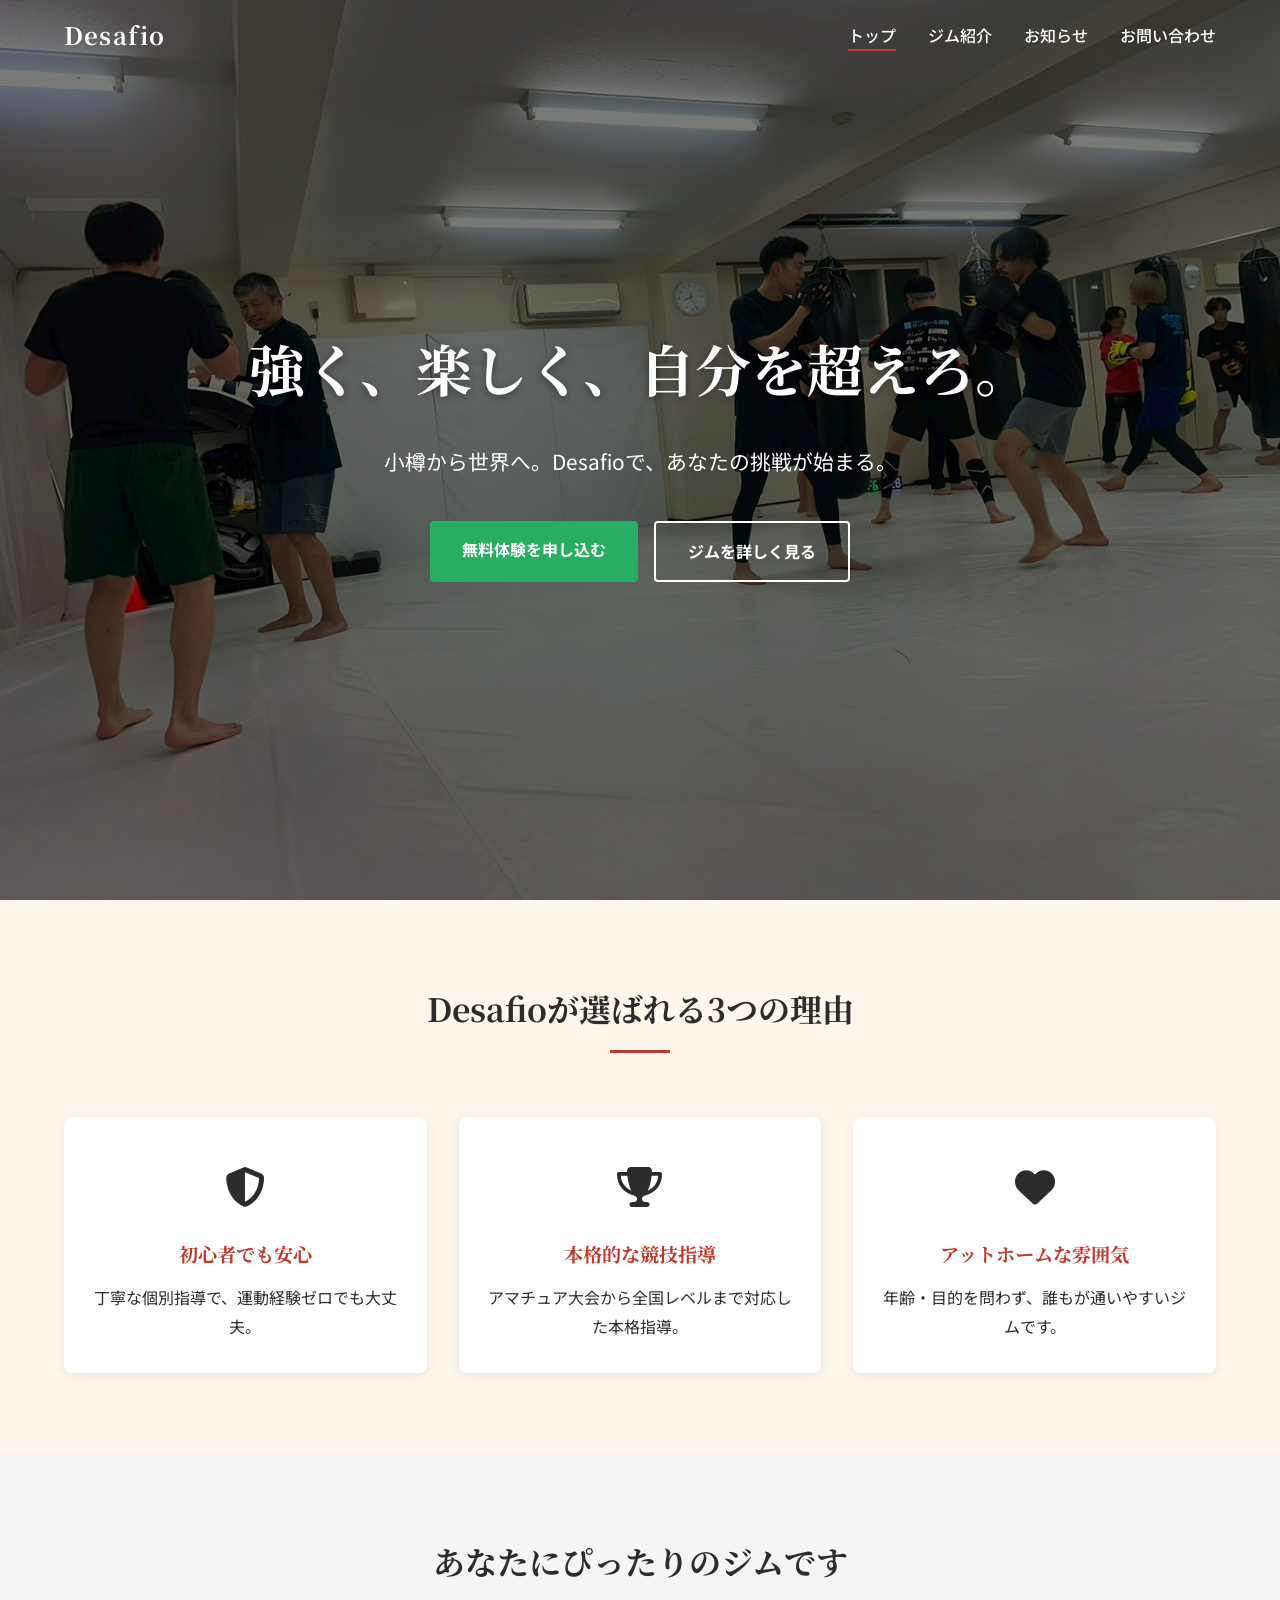
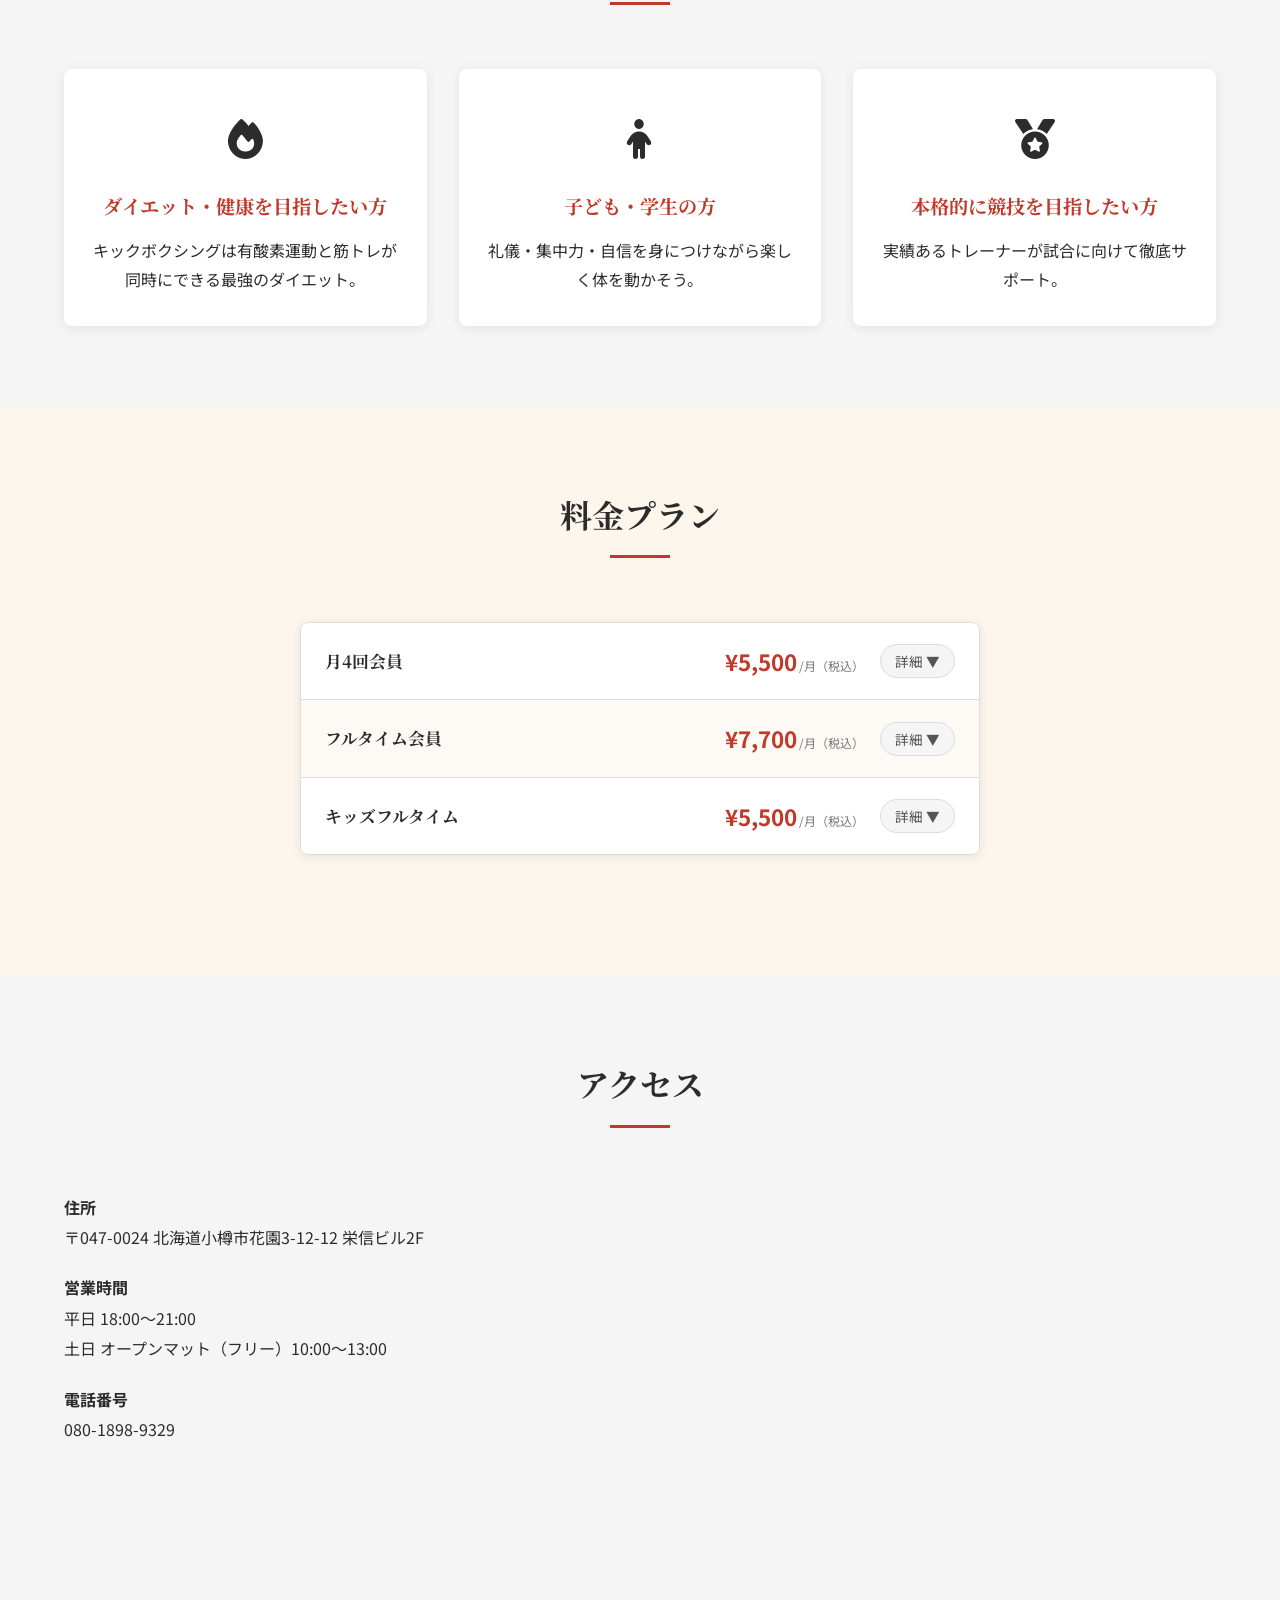
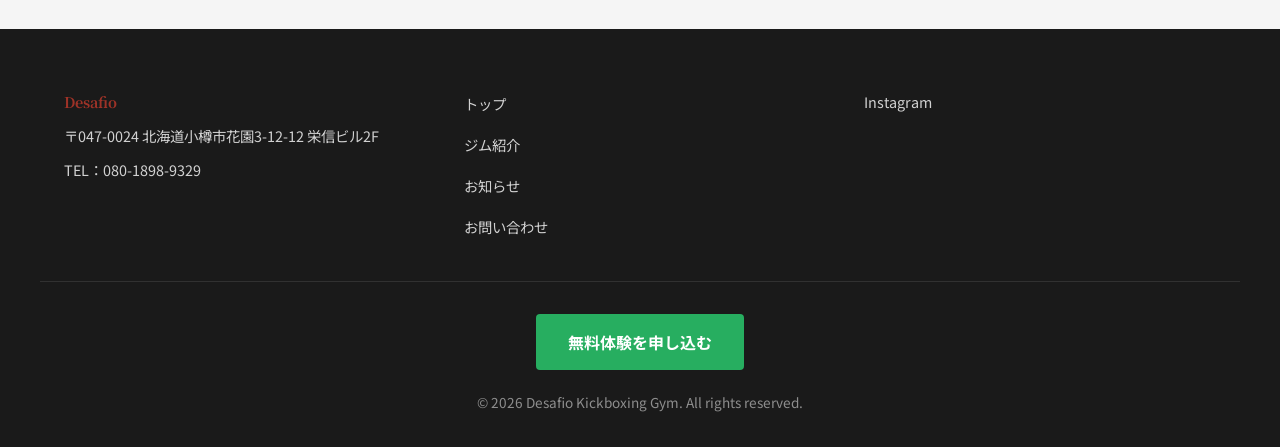
==== index.html @ 38047ed0 "品質改善：コピーライト・空セクション・UX・アクセシビリティ - コピーライト2025→2026に修正（全ページ） - お知らせが空のセクションをトップページから非表示 - 料金プランCTAボタンの下" ====
<!DOCTYPE html>
<html lang="ja">
<head>
  <meta charset="UTF-8">
  <meta name="viewport" content="width=device-width, initial-scale=1.0">
  <meta name="description" content="北海道小樽市花園のキックボクシングジム「Desafio（デサフィオ）」公式サイト。初心者から競技者まで、本格的なキックボクシング指導を行っています。">
  <!-- OGP設定（SNSでシェアされたときのサムネイル） -->
  <meta property="og:title" content="Desafio Kickboxing Gym | 小樽のキックボクシングジム">
  <meta property="og:description" content="北海道小樽市花園のキックボクシングジム。初心者から競技者まで本格指導。">
  <meta property="og:type" content="website">
  <meta property="og:url" content="https://example.com/"><!-- ← デプロイ後にURLを変更してください -->
  <meta property="og:image" content="https://example.com/images/hero.jpg"><!-- ← デプロイ後にURLを変更してください -->
  <link rel="icon" href="./images/gym-logo.png" type="image/png">
  <title>Desafio Kickboxing Gym | 小樽のキックボクシングジム</title>
  <!-- Google Fonts -->
  <link rel="preconnect" href="https://fonts.googleapis.com">
  <link rel="preconnect" href="https://fonts.gstatic.com" crossorigin>
  <link href="https://fonts.googleapis.com/css2?family=Noto+Sans+JP:wght@400;500;700&family=Noto+Serif+JP:wght@400;700&display=swap" rel="stylesheet">
  <!-- Font Awesome（アイコン） -->
  <link rel="stylesheet" href="https://cdnjs.cloudflare.com/ajax/libs/font-awesome/6.5.0/css/all.min.css">
  <!-- 共通CSS -->
  <link rel="stylesheet" href="./css/style.css">
  <link rel="stylesheet" href="./css/pages.css">
</head>
<body>
  <!-- ローディング画面 -->
  <div id="loading">
    <div class="loading-spinner"></div>
  </div>

  <!-- ヘッダー -->
  <header id="header">
    <div class="header-inner">
      <a href="./index.html" class="logo">Desafio</a>
      <nav class="global-nav">
        <ul>
          <li><a href="./index.html" class="active">トップ</a></li>
          <li><a href="./about.html">ジム紹介</a></li>
          <li><a href="./news.html">お知らせ</a></li>
          <li><a href="./contact.html">お問い合わせ</a></li>
        </ul>
      </nav>
      <!-- ハンバーガーメニューボタン（スマホ用） -->
      <button class="hamburger" id="hamburger" aria-label="メニューを開く">
        <span></span>
        <span></span>
        <span></span>
      </button>
    </div>
    <!-- スマホ用ナビ -->
    <nav class="sp-nav" id="sp-nav">
      <ul>
        <li><a href="./index.html">トップ</a></li>
        <li><a href="./about.html">ジム紹介</a></li>
        <li><a href="./news.html">お知らせ</a></li>
        <li><a href="./contact.html">お問い合わせ</a></li>
      </ul>
    </nav>
  </header>

  <main>
    <!-- セクション1：ヒーロー -->
    <section class="hero" id="hero">
      <div class="hero-bg" style="background-image: url('./images/gym-all.jpg'); background-color: var(--color-dark);"></div>
      <div class="hero-overlay"></div>
      <div class="hero-content">
        <h1 class="hero-catch fade-in-up">強く、楽しく、自分を超えろ。</h1>
        <p class="hero-sub fade-in-up delay-1">小樽から世界へ。Desafioで、あなたの挑戦が始まる。</p>
        <div class="hero-buttons fade-in-up delay-2">
          <a href="./contact.html" class="btn btn-cta">無料体験を申し込む</a>
          <a href="./about.html" class="btn btn-outline">ジムを詳しく見る</a>
        </div>
      </div>
    </section>

    <!-- セクション2：選ばれる3つの理由 -->
    <section class="reasons section fade-in-section">
      <div class="container">
        <h2 class="section-title">Desafioが選ばれる3つの理由</h2>
        <div class="cards-3">
          <div class="card card-hover">
            <div class="card-icon"><i class="fa-solid fa-shield-halved"></i></div>
            <h3>初心者でも安心</h3>
            <p>丁寧な個別指導で、運動経験ゼロでも大丈夫。</p>
          </div>
          <div class="card card-hover">
            <div class="card-icon"><i class="fa-solid fa-trophy"></i></div>
            <h3>本格的な競技指導</h3>
            <p>アマチュア大会から全国レベルまで対応した本格指導。</p>
          </div>
          <div class="card card-hover">
            <div class="card-icon"><i class="fa-solid fa-heart"></i></div>
            <h3>アットホームな雰囲気</h3>
            <p>年齢・目的を問わず、誰もが通いやすいジムです。</p>
          </div>
        </div>
      </div>
    </section>

    <!-- セクション3：こんな方におすすめ -->
    <section class="target section fade-in-section" style="background-color: var(--color-gray);">
      <div class="container">
        <h2 class="section-title">あなたにぴったりのジムです</h2>
        <div class="cards-3">
          <div class="card">
            <div class="card-icon"><i class="fa-solid fa-fire"></i></div>
            <h3>ダイエット・健康を目指したい方</h3>
            <p>キックボクシングは有酸素運動と筋トレが同時にできる最強のダイエット。</p>
          </div>
          <div class="card">
            <div class="card-icon"><i class="fa-solid fa-child"></i></div>
            <h3>子ども・学生の方</h3>
            <p>礼儀・集中力・自信を身につけながら楽しく体を動かそう。</p>
          </div>
          <div class="card">
            <div class="card-icon"><i class="fa-solid fa-medal"></i></div>
            <h3>本格的に競技を目指したい方</h3>
            <p>実績あるトレーナーが試合に向けて徹底サポート。</p>
          </div>
        </div>
      </div>
    </section>

    <!-- セクション4：料金プラン -->
    <section class="pricing section fade-in-section">
      <div class="container">
        <h2 class="section-title">料金プラン</h2>
        <div class="pricing-table">

          <!-- 月4回会員 -->
          <div class="pricing-row">
            <div class="pricing-row-header">
              <span class="pricing-plan-name">月4回会員</span>
              <span class="pricing-amount">¥5,500<small>/月（税込）</small></span>
              <button class="pricing-detail-btn" aria-expanded="false">詳細 <span class="pricing-arrow">▼</span></button>
            </div>
            <div class="pricing-detail-body">
              <ul class="pricing-detail-list">
                <li>月4回まで参加可能</li>
                <li>全クラス参加可</li>
              </ul>
              <div class="pricing-plan-cta">
                <a href="https://square.link/u/9Cn9UqiP" class="btn btn-cta" target="_blank" rel="noopener noreferrer">
                  <i class="fa-solid fa-credit-card"></i> お申し込みはこちら
                </a>
              </div>
            </div>
          </div>

          <!-- フルタイム会員 -->
          <div class="pricing-row">
            <div class="pricing-row-header">
              <span class="pricing-plan-name">フルタイム会員</span>
              <span class="pricing-amount">¥7,700<small>/月（税込）</small></span>
              <button class="pricing-detail-btn" aria-expanded="false">詳細 <span class="pricing-arrow">▼</span></button>
            </div>
            <div class="pricing-detail-body">
              <ul class="pricing-detail-list">
                <li>通い放題</li>
                <li>全クラス参加可</li>
              </ul>
              <div class="pricing-plan-cta">
                <a href="https://square.link/u/ISsKhYCW" class="btn btn-cta" target="_blank" rel="noopener noreferrer">
                  <i class="fa-solid fa-credit-card"></i> お申し込みはこちら
                </a>
              </div>
            </div>
          </div>

          <!-- キッズフルタイム -->
          <div class="pricing-row">
            <div class="pricing-row-header">
              <span class="pricing-plan-name">キッズフルタイム</span>
              <span class="pricing-amount">¥5,500<small>/月（税込）</small></span>
              <button class="pricing-detail-btn" aria-expanded="false">詳細 <span class="pricing-arrow">▼</span></button>
            </div>
            <div class="pricing-detail-body">
              <ul class="pricing-detail-list">
                <li>通い放題（キッズ対象）</li>
                <li>キッズクラス参加可</li>
              </ul>
              <div class="pricing-plan-cta">
                <a href="https://square.link/u/nVFFHfjH" class="btn btn-cta" target="_blank" rel="noopener noreferrer">
                  <i class="fa-solid fa-credit-card"></i> お申し込みはこちら
                </a>
              </div>
            </div>
          </div>

        </div>
      </div>
    </section>

    <!-- セクション5：アクセス -->
    <section class="access section fade-in-section" style="background-color: var(--color-gray);">
      <div class="container">
        <h2 class="section-title">アクセス</h2>
        <div class="access-inner">
          <div class="access-info">
            <p><strong>住所</strong><br>〒047-0024 北海道小樽市花園3-12-12 栄信ビル2F</p>
            <p><strong>営業時間</strong><br>平日 18:00〜21:00<br>土日 オープンマット（フリー）10:00〜13:00</p>
            <p><strong>電話番号</strong><br>080-1898-9329</p>
          </div>
          <div class="access-map">
            <iframe
              src="https://maps.google.com/maps?q=北海道小樽市花園3-12-12+栄信ビル&hl=ja&z=17&output=embed"
              width="100%" height="350" style="border:0;" allowfullscreen="" loading="lazy"
              referrerpolicy="no-referrer-when-downgrade"
              title="Desafioキックボクシングジムの地図">
            </iframe>
          </div>
        </div>
      </div>
    </section>

    <!-- セクション6：最新のお知らせ（お知らせがある場合はここに追加） -->
  </main>

  <!-- フッター -->
  <footer class="footer">
    <div class="footer-inner container">
      <div class="footer-info">
        <p class="footer-logo">Desafio</p>
        <p>〒047-0024 北海道小樽市花園3-12-12 栄信ビル2F</p>
        <p>TEL：080-1898-9329</p>
      </div>
      <nav class="footer-nav">
        <ul>
          <li><a href="./index.html">トップ</a></li>
          <li><a href="./about.html">ジム紹介</a></li>
          <li><a href="./news.html">お知らせ</a></li>
          <li><a href="./contact.html">お問い合わせ</a></li>
        </ul>
      </nav>
      <div class="footer-sns">
        <a href="https://www.instagram.com/desafio_maa_info?igsh=eXBtbTJ3cHEydzBi&utm_source=qr" target="_blank" rel="noopener noreferrer" aria-label="Instagram">
          Instagram
        </a>
      </div>
    </div>
    <div class="footer-bottom container">
      <a href="./contact.html" class="btn btn-cta">無料体験を申し込む</a>
      <p class="copyright">© 2026 Desafio Kickboxing Gym. All rights reserved.</p>
    </div>
  </footer>

  <!-- ページトップへ戻るボタン -->
  <button class="page-top" id="pageTop" aria-label="ページトップへ戻る">▲</button>

  <!-- 共通JavaScript -->
  <script src="./js/main.js"></script>
</body>
</html>
---- css/style.css ----
/* ==========================================
   style.css - 全ページ共通スタイル
   ========================================== */

/* ------------------------------------------
   CSS変数（色・フォントをここで一元管理）
   ここを変更するだけで全ページの色が変わります
   ------------------------------------------ */
:root {
  --color-primary:   #C0392B;  /* メインカラー：情熱の赤 */
  --color-secondary: #E67E22;  /* サブカラー：温かみのあるオレンジ */
  --color-bg:        #FDF6EC;  /* 背景：やわらかいクリーム */
  --color-text:      #2C2C2C;  /* 本文テキスト：ほぼ黒 */
  --color-cta:       #27AE60;  /* CTAボタン（行動を促すボタン）：緑 */
  --color-white:     #FFFFFF;
  --color-gray:      #F5F5F5;
  --color-dark:      #1A1A1A;  /* フッター背景等 */

  --font-serif: 'Noto Serif JP', serif;    /* 見出し用 */
  --font-sans:  'Noto Sans JP', sans-serif; /* 本文用 */

  --max-width: 1200px;
  --header-height: 70px;
}

/* ------------------------------------------
   リセットCSS（ブラウザ差異をなくす）
   ------------------------------------------ */
*, *::before, *::after {
  box-sizing: border-box;
  margin: 0;
  padding: 0;
}

html {
  scroll-behavior: smooth; /* スムーズスクロール */
  font-size: 16px;
}

body {
  font-family: var(--font-sans);
  color: var(--color-text);
  background-color: var(--color-bg);
  line-height: 1.8;
  overflow-x: hidden;
}

img {
  max-width: 100%;
  height: auto;
  display: block;
}

a {
  color: inherit;
  text-decoration: none;
}

ul {
  list-style: none;
}

button {
  cursor: pointer;
  border: none;
  background: none;
  font-family: inherit;
}

/* ------------------------------------------
   共通レイアウト
   ------------------------------------------ */
.container {
  max-width: var(--max-width);
  margin: 0 auto;
  padding: 0 24px;
}

.section {
  padding: 80px 0;
}

/* ------------------------------------------
   共通：セクションタイトル
   ------------------------------------------ */
.section-title {
  font-family: var(--font-serif);
  font-size: 2rem;
  text-align: center;
  margin-bottom: 48px;
  position: relative;
  padding-bottom: 16px;
}

.section-title::after {
  content: '';
  display: block;
  width: 60px;
  height: 3px;
  background: var(--color-primary);
  margin: 12px auto 0;
}

.section-title-left {
  font-family: var(--font-serif);
  font-size: 1.75rem;
  margin-bottom: 24px;
  padding-bottom: 12px;
  position: relative;
}

.section-title-left::after {
  content: '';
  display: block;
  width: 48px;
  height: 3px;
  background: var(--color-primary);
  margin-top: 10px;
}

/* ------------------------------------------
   共通：ボタン
   ------------------------------------------ */
.btn {
  display: inline-block;
  padding: 14px 32px;
  border-radius: 4px;
  font-weight: 700;
  font-size: 1rem;
  text-align: center;
  transition: all 0.3s ease; /* ホバー時の滑らかな変化 */
  cursor: pointer;
}

.btn-primary {
  background: var(--color-primary);
  color: var(--color-white);
}
.btn-primary:hover {
  background: #a93226;
  transform: translateY(-2px);
}

.btn-cta {
  background: var(--color-cta);
  color: var(--color-white);
}
.btn-cta:hover {
  background: #1e8449;
  transform: translateY(-2px);
}

.btn-outline {
  background: transparent;
  color: var(--color-white);
  border: 2px solid var(--color-white);
}
.btn-outline:hover {
  background: var(--color-white);
  color: var(--color-text);
}

.btn-full {
  width: 100%;
  display: block;
}

.btn-sm {
  padding: 10px 20px;
  font-size: 0.9rem;
}

/* ------------------------------------------
   共通：リンク「続きを読む →」スタイル
   ------------------------------------------ */
.link-more {
  color: var(--color-primary);
  font-weight: 700;
  transition: opacity 0.3s;
}
.link-more:hover {
  opacity: 0.7;
}

/* ------------------------------------------
   共通：カード（3列グリッド）
   ------------------------------------------ */
.cards-3 {
  display: grid;
  grid-template-columns: repeat(3, 1fr);
  gap: 32px;
}

.card {
  background: var(--color-white);
  border-radius: 8px;
  padding: 32px 24px;
  text-align: center;
  box-shadow: 0 2px 12px rgba(0,0,0,0.08);
}

.card-hover {
  transition: transform 0.3s, box-shadow 0.3s;
}
.card-hover:hover {
  transform: translateY(-6px);
  box-shadow: 0 8px 24px rgba(0,0,0,0.15); /* ホバーで浮き上がり */
}

.card-icon {
  font-size: 2.5rem;
  margin-bottom: 16px;
}

.card h3 {
  font-family: var(--font-serif);
  font-size: 1.2rem;
  margin-bottom: 12px;
  color: var(--color-primary);
}

/* ------------------------------------------
   ローディング画面
   ------------------------------------------ */
#loading {
  position: fixed;
  top: 0;
  left: 0;
  width: 100%;
  height: 100%;
  background: var(--color-bg);
  display: flex;
  justify-content: center;
  align-items: center;
  z-index: 9999;
  transition: opacity 0.5s ease;
}

#loading.hidden {
  opacity: 0;
  pointer-events: none;
}

.loading-spinner {
  width: 48px;
  height: 48px;
  border: 4px solid var(--color-gray);
  border-top-color: var(--color-primary);
  border-radius: 50%;
  animation: spin 0.8s linear infinite;
}

@keyframes spin {
  to { transform: rotate(360deg); }
}

/* ------------------------------------------
   ヘッダー
   ------------------------------------------ */
#header {
  position: fixed;
  top: 0;
  left: 0;
  width: 100%;
  height: var(--header-height);
  z-index: 1000;
  transition: background 0.3s, box-shadow 0.3s;
  /* ページ最上部では背景透明 */
  background: transparent;
}

#header.scrolled {
  /* スクロールすると白背景＋影 */
  background: var(--color-white);
  box-shadow: 0 2px 12px rgba(0,0,0,0.1);
}

.header-inner {
  max-width: var(--max-width);
  margin: 0 auto;
  padding: 0 24px;
  height: 100%;
  display: flex;
  align-items: center;
  justify-content: space-between;
}

/* ロゴ */
.logo {
  font-family: var(--font-serif);
  font-size: 1.5rem;
  font-weight: 700;
  color: var(--color-white); /* 透明時は白 */
  transition: color 0.3s;
  letter-spacing: 0.05em;
}

#header.scrolled .logo {
  color: var(--color-primary); /* スクロール後は赤 */
}

/* グローバルナビ */
.global-nav ul {
  display: flex;
  gap: 32px;
}

.global-nav a {
  font-weight: 500;
  color: var(--color-white); /* 透明時は白 */
  transition: color 0.3s;
  position: relative;
  padding-bottom: 4px;
}

#header.scrolled .global-nav a {
  color: var(--color-text); /* スクロール後はダーク */
}

.global-nav a::after {
  content: '';
  position: absolute;
  bottom: 0;
  left: 0;
  width: 0;
  height: 2px;
  background: var(--color-primary);
  transition: width 0.3s;
}

.global-nav a:hover::after,
.global-nav a.active::after {
  width: 100%; /* アクティブ・ホバーで下線表示 */
}

/* ハンバーガーメニュー（スマホ用） */
.hamburger {
  display: none;
  flex-direction: column;
  gap: 5px;
  padding: 4px;
}

.hamburger span {
  display: block;
  width: 24px;
  height: 2px;
  background: var(--color-white);
  transition: all 0.3s;
}

#header.scrolled .hamburger span {
  background: var(--color-text);
}

.hamburger.open span:nth-child(1) {
  transform: translateY(7px) rotate(45deg);
}
.hamburger.open span:nth-child(2) {
  opacity: 0;
}
.hamburger.open span:nth-child(3) {
  transform: translateY(-7px) rotate(-45deg);
}

/* スマホ用ナビ */
.sp-nav {
  position: fixed;
  top: var(--header-height);
  left: 0;
  width: 100%;
  background: var(--color-white);
  max-height: 0;
  overflow: hidden;
  transition: max-height 0.4s ease;
  z-index: 999;
}

.sp-nav.open {
  max-height: 300px;
}

.sp-nav ul {
  padding: 16px 0;
}

.sp-nav li a {
  display: block;
  padding: 14px 24px;
  color: var(--color-text);
  font-weight: 500;
  border-bottom: 1px solid var(--color-gray);
}

/* ------------------------------------------
   ヒーローセクション（index.html）
   ------------------------------------------ */
.hero {
  position: relative;
  height: 100vh;
  min-height: 600px;
  display: flex;
  align-items: center;
  justify-content: center;
  text-align: center;
  overflow: hidden;
}

.hero-bg {
  position: absolute;
  top: 0;
  left: 0;
  width: 100%;
  height: 100%;
  background-size: cover;
  background-position: center;
  background-color: var(--color-dark);
  filter: saturate(1.4);
}

.hero-overlay {
  position: absolute;
  top: 0;
  left: 0;
  width: 100%;
  height: 100%;
  background: rgba(0, 0, 0, 0.52);
}

.hero-content {
  position: relative;
  z-index: 1;
  color: var(--color-white);
  padding: 0 24px;
}

.hero-catch {
  font-family: var(--font-serif);
  font-size: clamp(2rem, 5vw, 3.5rem); /* 画面幅に応じてフォントサイズが変わる */
  margin-bottom: 24px;
  text-shadow: 0 2px 8px rgba(0,0,0,0.4);
}

.hero-sub {
  font-size: clamp(1rem, 2vw, 1.3rem);
  margin-bottom: 40px;
  opacity: 0.9;
}

.hero-buttons {
  display: flex;
  gap: 16px;
  justify-content: center;
  flex-wrap: wrap;
}

/* ヒーローのフェードインアニメーション */
.fade-in-up {
  opacity: 0;
  transform: translateY(30px);
  animation: fadeInUp 0.8s ease forwards;
}

.delay-1 { animation-delay: 0.4s; }
.delay-2 { animation-delay: 0.8s; }

@keyframes fadeInUp {
  to {
    opacity: 1;
    transform: translateY(0);
  }
}

/* ------------------------------------------
   スクロールアニメーション
   ------------------------------------------ */
.fade-in-section {
  opacity: 0;
  transform: translateY(40px);
  transition: opacity 0.8s ease, transform 0.8s ease;
}

.fade-in-section.visible {
  opacity: 1;
  transform: translateY(0);
}

/* ------------------------------------------
   料金プランテーブル（コンパクト・トグル式）
   ------------------------------------------ */
.pricing-table {
  max-width: 680px;
  margin: 0 auto 40px;
  border: 1px solid #ddd;
  border-radius: 8px;
  overflow: hidden;
  box-shadow: 0 2px 12px rgba(0,0,0,0.08);
}

.pricing-row {
  border-bottom: 1px solid #ddd;
}
.pricing-row:last-child {
  border-bottom: none;
}

.pricing-row-header {
  display: flex;
  align-items: center;
  padding: 18px 24px;
  background: var(--color-white);
  gap: 16px;
}
.pricing-row:nth-child(even) .pricing-row-header {
  background: #fdfaf5;
}

.pricing-plan-name {
  font-family: var(--font-serif);
  font-size: 1.05rem;
  font-weight: 700;
  flex: 1;
}

.pricing-amount {
  font-size: 1.4rem;
  font-weight: 700;
  color: var(--color-primary);
  white-space: nowrap;
}
.pricing-amount small {
  font-size: 0.75rem;
  font-weight: 400;
  color: #777;
  margin-left: 2px;
}

.pricing-detail-btn {
  padding: 6px 14px;
  border: 1px solid #ddd;
  border-radius: 20px;
  font-size: 0.85rem;
  color: #555;
  background: var(--color-gray);
  white-space: nowrap;
  transition: all 0.3s;
  flex-shrink: 0;
}
.pricing-detail-btn:hover {
  background: var(--color-primary);
  color: var(--color-white);
  border-color: var(--color-primary);
}

.pricing-arrow {
  display: inline-block;
  transition: transform 0.3s;
  font-style: normal;
}
.pricing-detail-btn[aria-expanded="true"] .pricing-arrow {
  transform: rotate(180deg);
}

.pricing-detail-body {
  max-height: 0;
  overflow: hidden;
  transition: max-height 0.4s ease;
  background: var(--color-gray);
}

.pricing-detail-list {
  padding: 12px 24px 16px;
}
.pricing-detail-list li {
  padding: 5px 0;
  border-bottom: 1px solid #e8e8e8;
  font-size: 0.9rem;
}
.pricing-detail-list li:last-child {
  border-bottom: none;
}
.pricing-detail-list li::before {
  content: '✓ ';
  color: var(--color-cta);
  font-weight: 700;
}

/* 各プランのお申し込みボタン */
.pricing-plan-cta {
  margin-top: 16px;
  margin-bottom: 20px;
  text-align: center;
}

/* ------------------------------------------
   アクセスセクション
   ------------------------------------------ */
.access-inner {
  display: grid;
  grid-template-columns: 1fr 1.5fr;
  gap: 48px;
  align-items: start;
}

.access-info p {
  margin-bottom: 20px;
  line-height: 1.9;
}

.access-map iframe {
  border-radius: 8px;
}

/* ------------------------------------------
   お知らせプレビュー（index.html）
   ------------------------------------------ */
.news-list {
  display: flex;
  flex-direction: column;
  gap: 24px;
  margin-bottom: 32px;
}

.news-item {
  display: flex;
  align-items: baseline;
  gap: 16px;
  padding-bottom: 24px;
  border-bottom: 1px solid var(--color-gray);
}

.news-date {
  font-size: 0.9rem;
  color: #777;
  white-space: nowrap;
}

.news-badge {
  font-size: 0.75rem;
  font-weight: 700;
  padding: 3px 12px;
  border-radius: 20px;
  white-space: nowrap;
}

.badge-event  { background: #3498db; color: #fff; }
.badge-result { background: var(--color-primary); color: #fff; }
.badge-info   { background: #777; color: #fff; }

.news-title {
  font-size: 1rem;
  font-weight: 700;
}

.news-excerpt {
  font-size: 0.9rem;
  color: #555;
  display: none; /* プレビューでは非表示 */
}

.news-more { text-align: right; }

/* ------------------------------------------
   フッター
   ------------------------------------------ */
.footer {
  background: var(--color-dark);
  color: var(--color-white);
  padding-top: 60px;
}

.footer-inner {
  display: grid;
  grid-template-columns: 1fr 1fr 1fr;
  gap: 48px;
  padding-bottom: 40px;
  border-bottom: 1px solid rgba(255,255,255,0.1);
}

.footer-logo {
  font-family: var(--font-serif);
  font-size: 1.5rem;
  font-weight: 700;
  color: var(--color-primary);
  margin-bottom: 12px;
}

.footer-info p {
  font-size: 0.9rem;
  margin-bottom: 8px;
  opacity: 0.8;
}

.footer-nav ul {
  display: flex;
  flex-direction: column;
  gap: 12px;
}

.footer-nav a {
  font-size: 0.9rem;
  opacity: 0.8;
  transition: opacity 0.3s;
}
.footer-nav a:hover { opacity: 1; }

.footer-sns {
  display: flex;
  flex-direction: column;
  gap: 12px;
}

.footer-sns a {
  font-size: 0.9rem;
  opacity: 0.8;
  transition: opacity 0.3s;
}
.footer-sns a:hover { opacity: 1; }

.footer-bottom {
  padding: 32px 24px;
  display: flex;
  flex-direction: column;
  align-items: center;
  gap: 20px;
  text-align: center;
}

.copyright {
  font-size: 0.85rem;
  opacity: 0.5;
}

/* ------------------------------------------
   ページトップへ戻るボタン
   ------------------------------------------ */
.page-top {
  position: fixed;
  bottom: 32px;
  right: 32px;
  width: 48px;
  height: 48px;
  background: var(--color-primary);
  color: var(--color-white);
  border-radius: 50%;
  font-size: 0.9rem;
  display: flex;
  align-items: center;
  justify-content: center;
  opacity: 0;
  pointer-events: none;
  transition: opacity 0.3s, transform 0.3s;
  z-index: 100;
  box-shadow: 0 2px 12px rgba(0,0,0,0.2);
}

.page-top.visible {
  opacity: 1;
  pointer-events: auto;
}

.page-top:hover {
  transform: translateY(-4px);
}

/* ------------------------------------------
   共通：2カラムレイアウト
   ------------------------------------------ */
.two-col {
  display: grid;
  grid-template-columns: 1fr 1fr;
  gap: 48px;
  align-items: center;
}

.two-col-img img {
  width: 100%;
  height: 420px;
  object-fit: cover;
  object-position: center;
  border-radius: 12px;
  box-shadow: 0 8px 32px rgba(0, 0, 0, 0.18);
  display: block;
}

/* ------------------------------------------
   レスポンシブ対応（タブレット：768px〜1023px）
   ------------------------------------------ */
@media (max-width: 1023px) {
  .footer-inner {
    grid-template-columns: 1fr 1fr;
  }
}

/* ------------------------------------------
   レスポンシブ対応（スマートフォン：〜767px）
   ------------------------------------------ */
@media (max-width: 767px) {
  /* ヘッダー */
  .global-nav { display: none; } /* PC用ナビを非表示 */
  .hamburger { display: flex; } /* ハンバーガーを表示 */

  /* ヒーロー */
  .hero-buttons {
    flex-direction: column;
    align-items: center;
  }

  /* カード（スマホでも3列維持・余白を縮小） */
  .cards-3 {
    gap: 10px;
  }
  .card {
    padding: 16px 10px;
  }
  .card-icon {
    font-size: 1.5rem;
    margin-bottom: 8px;
  }
  .card h3 {
    font-size: 0.9rem;
  }
  .card p {
    font-size: 0.8rem;
  }

  /* アクセス */
  .access-inner {
    grid-template-columns: 1fr;
  }

  /* 2カラム */
  .two-col {
    grid-template-columns: 1fr;
  }

  /* フッター */
  .footer-inner {
    grid-template-columns: 1fr;
    gap: 32px;
  }

  /* セクション余白 */
  .section { padding: 60px 0; }
  .section-title { font-size: 1.5rem; }

  /* お知らせ */
  .news-item {
    flex-wrap: wrap;
  }
}

/* ------------------------------------------
   プライバシーポリシーモーダル
   ------------------------------------------ */
.modal-overlay {
  display: none;
  position: fixed;
  inset: 0;
  background: rgba(0, 0, 0, 0.6);
  z-index: 1000;
  justify-content: center;
  align-items: center;
  padding: 16px;
}
.modal-overlay.open {
  display: flex;
}
.modal-content {
  background: #fff;
  border-radius: 12px;
  max-width: 640px;
  width: 100%;
  max-height: 80vh;
  display: flex;
  flex-direction: column;
  overflow: hidden;
  box-shadow: 0 16px 48px rgba(0,0,0,0.25);
}
.modal-header {
  display: flex;
  justify-content: space-between;
  align-items: center;
  padding: 20px 24px;
  border-bottom: 1px solid #eee;
  flex-shrink: 0;
}
.modal-header h2 {
  font-size: 1.1rem;
  font-weight: 700;
  margin: 0;
}
.modal-close {
  background: none;
  border: none;
  font-size: 1.2rem;
  cursor: pointer;
  color: #888;
  padding: 4px 8px;
  line-height: 1;
}
.modal-close:hover { color: #333; }
.modal-body {
  overflow-y: auto;
  padding: 24px;
  font-size: 0.9rem;
  line-height: 1.8;
  color: var(--color-text);
}
.modal-body h3 {
  font-size: 0.95rem;
  font-weight: 700;
  margin: 20px 0 8px;
  color: var(--color-primary);
}
.modal-body h3:first-of-type { margin-top: 12px; }
.modal-body ul {
  padding-left: 1.4em;
  margin: 4px 0 8px;
}
.modal-body ul li { margin-bottom: 4px; }
.modal-updated {
  margin-top: 24px;
  font-size: 0.8rem;
  color: #999;
}
.modal-footer {
  padding: 16px 24px;
  border-top: 1px solid #eee;
  text-align: center;
  flex-shrink: 0;
}
.privacy-link {
  background: none;
  border: none;
  padding: 0;
  color: var(--color-primary);
  text-decoration: underline;
  cursor: pointer;
  font-size: inherit;
  font-family: inherit;
}
---- css/pages.css ----
/* ==========================================
   pages.css - 各ページ固有のスタイル
   ========================================== */

/* ------------------------------------------
   ページヒーロー（about.html / contact.html）
   ------------------------------------------ */
.page-hero {
  position: relative;
  height: 40vh;
  min-height: 280px;
  display: flex;
  align-items: center;
  justify-content: center;
  text-align: center;
  padding-top: var(--header-height);
}

/* 背景画像ありのヒーロー（about.html） */
.page-hero .hero-bg {
  position: absolute;
  top: 0;
  left: 0;
  width: 100%;
  height: 100%;
  background-size: cover;
  background-position: center;
  background-color: var(--color-dark);
}

.page-hero .hero-overlay {
  position: absolute;
  top: 0;
  left: 0;
  width: 100%;
  height: 100%;
  background: rgba(0, 0, 0, 0.55);
}

.page-hero-content {
  position: relative;
  z-index: 1;
  color: var(--color-white);
  padding: 0 24px;
}

.page-hero-content h1 {
  font-family: var(--font-serif);
  font-size: clamp(1.8rem, 4vw, 2.8rem);
  margin-bottom: 12px;
}

.page-hero-content p {
  font-size: 1.05rem;
  opacity: 0.9;
}

/* グラデーションヒーロー（contact.html） */
.page-hero--gradient {
  background: linear-gradient(135deg, var(--color-primary), var(--color-secondary));
}

/* シンプルヒーロー（news.html） */
.page-hero--simple {
  background: var(--color-dark);
  height: 200px;
  min-height: 200px;
}

/* ------------------------------------------
   FAQアコーディオン（about.html）
   ------------------------------------------ */
.faq-list {
  max-width: 800px;
  margin: 0 auto;
}

.faq-item {
  border-bottom: 1px solid #ddd;
}

.faq-question {
  width: 100%;
  display: flex;
  justify-content: space-between;
  align-items: center;
  padding: 20px 0;
  font-size: 1rem;
  font-weight: 700;
  color: var(--color-text);
  text-align: left;
  gap: 12px;
  transition: color 0.3s;
}

.faq-question:hover {
  color: var(--color-primary);
}

.faq-icon {
  font-size: 0.85rem;
  transition: transform 0.3s;
  flex-shrink: 0;
}

.faq-question[aria-expanded="true"] .faq-icon {
  transform: rotate(180deg); /* 開いているとき▲ */
}

.faq-answer {
  max-height: 0; /* CSSのmax-heightで開閉アニメーション */
  overflow: hidden;
  transition: max-height 0.4s ease;
}

.faq-answer p {
  padding: 0 0 20px;
  color: #555;
  line-height: 1.9;
}

/* ------------------------------------------
   お知らせ一覧（news.html）
   ------------------------------------------ */
.news-layout {
  display: grid;
  grid-template-columns: 1fr 300px;
  gap: 48px;
}

/* カテゴリー絞り込みボタン */
.filter-buttons {
  display: flex;
  gap: 12px;
  flex-wrap: wrap;
  margin-bottom: 32px;
}

.filter-btn {
  padding: 8px 20px;
  border: 2px solid #ddd;
  border-radius: 20px;
  font-size: 0.9rem;
  font-weight: 700;
  color: var(--color-text);
  background: var(--color-white);
  transition: all 0.3s;
}

.filter-btn:hover,
.filter-btn.active {
  background: var(--color-primary);
  border-color: var(--color-primary);
  color: var(--color-white);
}

/* 記事カード */
.news-articles {
  display: flex;
  flex-direction: column;
  gap: 32px;
}

.news-article {
  display: grid;
  grid-template-columns: 240px 1fr;
  gap: 24px;
  background: var(--color-white);
  border-radius: 8px;
  overflow: hidden;
  box-shadow: 0 2px 12px rgba(0,0,0,0.07);
  transition: transform 0.3s, box-shadow 0.3s;
}

.news-article:hover {
  transform: translateY(-4px);
  box-shadow: 0 8px 24px rgba(0,0,0,0.12);
}

.news-article-img {
  width: 100%;
  height: 180px;
  object-fit: cover;
}

.news-article-body {
  padding: 20px 20px 20px 0;
}

.news-meta {
  display: flex;
  align-items: center;
  gap: 12px;
  margin-bottom: 12px;
}

.news-article-title {
  font-family: var(--font-serif);
  font-size: 1.1rem;
  margin-bottom: 10px;
}

.news-article-excerpt {
  font-size: 0.9rem;
  color: #555;
  margin-bottom: 16px;
  line-height: 1.8;
}

/* 非表示クラス（カテゴリーフィルター用） */
.news-article.hidden {
  display: none;
}

/* サイドバー */
.sidebar-widget {
  background: var(--color-white);
  border-radius: 8px;
  padding: 24px;
  margin-bottom: 24px;
  box-shadow: 0 2px 12px rgba(0,0,0,0.07);
}

.sidebar-title {
  font-family: var(--font-serif);
  font-size: 1.1rem;
  margin-bottom: 16px;
  padding-bottom: 10px;
  border-bottom: 2px solid var(--color-primary);
}

.sidebar-category-list li {
  padding: 8px 0;
  border-bottom: 1px solid var(--color-gray);
}

.sidebar-category-list a {
  color: var(--color-text);
  transition: color 0.3s;
}
.sidebar-category-list a:hover {
  color: var(--color-primary);
}

.sidebar-recent-list li {
  padding: 8px 0;
  border-bottom: 1px solid var(--color-gray);
}

.sidebar-recent-list a {
  display: block;
  font-size: 0.9rem;
  color: var(--color-text);
  margin-bottom: 4px;
  transition: color 0.3s;
}
.sidebar-recent-list a:hover {
  color: var(--color-primary);
}

.sidebar-recent-list time {
  font-size: 0.8rem;
  color: #777;
}

/* ------------------------------------------
   お問い合わせフォーム（contact.html）
   ------------------------------------------ */
.contact-layout {
  display: grid;
  grid-template-columns: 1fr 320px;
  gap: 48px;
}

.form-group {
  margin-bottom: 24px;
}

.form-group label {
  display: block;
  font-weight: 700;
  margin-bottom: 8px;
  font-size: 0.95rem;
}

.required {
  background: var(--color-primary);
  color: var(--color-white);
  font-size: 0.7rem;
  padding: 2px 8px;
  border-radius: 3px;
  margin-left: 8px;
}

.optional {
  background: #aaa;
  color: var(--color-white);
  font-size: 0.7rem;
  padding: 2px 8px;
  border-radius: 3px;
  margin-left: 8px;
}

.form-group input[type="text"],
.form-group input[type="email"],
.form-group input[type="tel"],
.form-group select,
.form-group textarea {
  width: 100%;
  padding: 12px 16px;
  border: 2px solid #ddd;
  border-radius: 4px;
  font-size: 1rem;
  font-family: var(--font-sans);
  background: var(--color-white);
  transition: border-color 0.3s;
}

.form-group input:focus,
.form-group select:focus,
.form-group textarea:focus {
  outline: none;
  border-color: var(--color-primary);
}

.form-group--checkbox {
  display: flex;
  flex-direction: column;
  gap: 8px;
}

.checkbox-label {
  display: flex;
  align-items: center;
  gap: 10px;
  cursor: pointer;
  font-weight: 400 !important;
}

.checkbox-label input[type="checkbox"] {
  width: 18px;
  height: 18px;
  cursor: pointer;
  accent-color: var(--color-primary);
}

.error-msg {
  color: var(--color-primary);
  font-size: 0.85rem;
  margin-top: 6px;
  min-height: 20px;
}

/* 送信完了メッセージ */
.form-success {
  background: #d5f5e3;
  color: #1e8449;
  border: 2px solid #27ae60;
  border-radius: 8px;
  padding: 20px 24px;
  margin-bottom: 24px;
  font-weight: 700;
  animation: fadeInUp 0.5s ease;
}

/* コンタクトサイドバー */
.contact-sidebar .sidebar-widget {
  margin-bottom: 20px;
}

.sidebar-info-list li {
  padding: 10px 0;
  border-bottom: 1px solid var(--color-gray);
  display: grid;
  grid-template-columns: 80px 1fr;
  gap: 8px;
  font-size: 0.9rem;
}

.sidebar-info-list strong {
  color: var(--color-primary);
}

.sidebar-sns {
  display: flex;
  flex-direction: column;
  gap: 10px;
}

.sidebar-sns .btn-outline {
  color: var(--color-text);
  border-color: #ddd;
}
.sidebar-sns .btn-outline:hover {
  background: var(--color-primary);
  border-color: var(--color-primary);
  color: var(--color-white);
}

/* ------------------------------------------
   レスポンシブ（news.html / contact.html）
   ------------------------------------------ */
@media (max-width: 1023px) {
  .news-layout {
    grid-template-columns: 1fr;
  }

  .news-article {
    grid-template-columns: 180px 1fr;
  }

  .contact-layout {
    grid-template-columns: 1fr;
  }
}

@media (max-width: 767px) {
  .news-article {
    grid-template-columns: 1fr;
  }

  .news-article-body {
    padding: 16px;
  }

  .news-article-img {
    height: 200px;
  }
}

/* ------------------------------------------
   クラス紹介（about.html）
   ------------------------------------------ */
.classes-grid {
  display: grid;
  grid-template-columns: repeat(2, 1fr);
  gap: 32px;
}

.class-card {
  background: var(--color-white);
  border-radius: 8px;
  padding: 32px 28px;
  box-shadow: 0 2px 12px rgba(0,0,0,0.08);
  transition: transform 0.3s, box-shadow 0.3s;
}

.class-card:hover {
  transform: translateY(-4px);
  box-shadow: 0 8px 24px rgba(0,0,0,0.12);
}

.class-icon {
  font-size: 2rem;
  color: var(--color-primary);
  margin-bottom: 16px;
}

.class-card h3 {
  font-family: var(--font-serif);
  font-size: 1.2rem;
  margin-bottom: 8px;
  color: var(--color-primary);
}

.class-target {
  font-size: 0.85rem;
  color: #888;
  margin-bottom: 12px;
  font-weight: 700;
}

.class-trainer {
  margin-top: 16px;
  font-size: 0.9rem;
  color: #555;
  font-weight: 700;
}

.class-trainer i {
  color: var(--color-primary);
  margin-right: 6px;
}

/* ------------------------------------------
   クラススケジュール（about.html）
   ------------------------------------------ */
/* 曜日タブ（スマホのみ表示） */
.schedule-day-selector {
  display: none; /* PC/タブレットでは非表示 */
  justify-content: center;
  gap: 8px;
  flex-wrap: wrap;
  margin-bottom: 16px;
}

.day-btn {
  width: 44px;
  height: 44px;
  border-radius: 50%;
  border: 2px solid #ddd;
  background: var(--color-white);
  font-weight: 700;
  font-size: 0.95rem;
  color: var(--color-text);
  transition: all 0.2s;
}

.day-btn:hover,
.day-btn.active {
  background: var(--color-primary);
  border-color: var(--color-primary);
  color: var(--color-white);
}

.schedule-day-view {
  display: none; /* PC/タブレットでは非表示 */
  flex-direction: column;
  gap: 10px;
  margin-bottom: 16px;
}

.schedule-day-item {
  display: flex;
  align-items: center;
  gap: 16px;
  padding: 14px 16px;
  border-radius: 8px;
  font-weight: 700;
}

.schedule-day-time {
  font-size: 0.85rem;
  white-space: nowrap;
  opacity: 0.8;
}

.schedule-day-name {
  font-size: 1rem;
}

.no-class {
  text-align: center;
  color: #999;
  padding: 20px;
}

@media (max-width: 767px) {
  .schedule-day-selector {
    display: flex; /* スマホで表示 */
  }
  .schedule-day-view {
    display: flex; /* スマホで表示 */
  }
  .schedule-table-wrap {
    display: none; /* スマホではテーブルを非表示 */
  }
  .schedule-legend {
    display: none; /* スマホでは凡例も非表示 */
  }
}

.schedule-note {
  text-align: center;
  color: #777;
  font-size: 0.9rem;
  margin-bottom: 32px;
}

.schedule-table-wrap {
  overflow-x: auto; /* スマホでも横スクロールで見られる */
  margin-bottom: 24px;
}

.schedule-table {
  width: 100%;
  border-collapse: collapse;
  min-width: 600px;
  font-size: 0.9rem;
}

.schedule-table th,
.schedule-table td {
  border: 1px solid #ddd;
  padding: 14px 8px;
  text-align: center;
  vertical-align: middle;
  line-height: 1.5;
}

.schedule-table thead th {
  background: var(--color-dark);
  color: var(--color-white);
  font-weight: 700;
}

.schedule-table .time-col {
  background: var(--color-gray);
  font-weight: 700;
  font-size: 0.85rem;
  white-space: nowrap;
}

.class-beginner { background: #fef9e7; color: #7d6608; font-weight: 700; }
.class-kick     { background: #fdedec; color: var(--color-primary); font-weight: 700; }
.class-women    { background: #fdf2f8; color: #8e44ad; font-weight: 700; }
.class-open     { background: #eafaf1; color: #1e8449; font-weight: 700; }

.schedule-legend {
  display: flex;
  gap: 16px;
  flex-wrap: wrap;
  justify-content: center;
  margin-top: 16px;
}

.legend-item {
  padding: 6px 16px;
  border-radius: 20px;
  font-size: 0.85rem;
  font-weight: 700;
}

.legend-beginner { background: #fef9e7; color: #7d6608; }
.legend-kick     { background: #fdedec; color: var(--color-primary); }
.legend-women    { background: #fdf2f8; color: #8e44ad; }
.legend-open     { background: #eafaf1; color: #1e8449; }

/* ------------------------------------------
   トレーナープロフィール（about.html リデザイン）
   ------------------------------------------ */
.trainer-grid {
  display: flex;
  flex-direction: column;
  gap: 64px;
}

.trainer-profile {
  display: grid;
  grid-template-columns: 200px 1fr;
  gap: 40px;
  align-items: center;
}

.trainer-profile--reverse {
  grid-template-columns: 1fr 200px;
}

.trainer-profile--reverse .trainer-profile-img-wrap {
  order: 2;
}

.trainer-profile--reverse .trainer-profile-body {
  order: 1;
}

.trainer-profile-img-wrap {
  position: relative;
}

.trainer-profile-img {
  width: 100%;
  aspect-ratio: 1;
  object-fit: cover;
  border-radius: 8px;
  box-shadow: 0 8px 32px rgba(0,0,0,0.15);
}

.trainer-profile-name {
  font-family: var(--font-serif);
  font-size: 1.8rem;
  margin-bottom: 16px;
  color: var(--color-text);
}

.trainer-profile-name span {
  font-size: 1rem;
  font-weight: 400;
  color: #888;
  margin-left: 8px;
}

.trainer-profile-license,
.trainer-profile-class {
  font-size: 0.95rem;
  color: #555;
  margin-bottom: 8px;
}

.trainer-profile-license i,
.trainer-profile-class i {
  color: var(--color-primary);
  margin-right: 8px;
  width: 16px;
}

.trainer-profile-bio {
  margin-top: 20px;
  padding: 20px 24px;
  border-left: 4px solid var(--color-primary);
  background: var(--color-gray);
  border-radius: 0 8px 8px 0;
  font-style: italic;
  line-height: 1.9;
  color: #444;
}

/* ------------------------------------------
   スポンサーページ
   ------------------------------------------ */
.section-lead {
  text-align: center;
  max-width: 700px;
  margin: -24px auto 48px;
  color: #555;
  line-height: 1.9;
}

.sponsor-grid {
  display: grid;
  grid-template-columns: repeat(3, 1fr);
  gap: 32px;
  margin-bottom: 24px;
}

.sponsor-card {
  background: var(--color-white);
  border-radius: 8px;
  padding: 32px 24px;
  text-align: center;
  box-shadow: 0 2px 12px rgba(0,0,0,0.08);
  transition: transform 0.3s, box-shadow 0.3s;
}

.sponsor-card:hover {
  transform: translateY(-4px);
  box-shadow: 0 8px 24px rgba(0,0,0,0.12);
}

.sponsor-logo-wrap {
  display: flex;
  align-items: center;
  justify-content: center;
  height: 100px;
  margin-bottom: 16px;
}

.sponsor-logo {
  max-width: 200px;
  max-height: 80px;
  object-fit: contain;
}

.sponsor-name {
  font-weight: 700;
  margin-bottom: 4px;
}

.sponsor-url a {
  font-size: 0.85rem;
  color: var(--color-primary);
}

.sponsor-add-note {
  text-align: center;
  color: #aaa;
  font-size: 0.85rem;
  margin-top: 16px;
}

.sponsor-contact-inner {
  max-width: 800px;
}

.sponsor-form {
  background: var(--color-white);
  border-radius: 8px;
  padding: 40px;
  box-shadow: 0 2px 12px rgba(0,0,0,0.08);
}

.form-row {
  display: grid;
  grid-template-columns: 1fr 1fr;
  gap: 24px;
}

/* スポンサーページのレスポンシブ */
@media (max-width: 1023px) {
  .sponsor-grid {
    grid-template-columns: repeat(2, 1fr);
  }
}

@media (max-width: 767px) {
  .classes-grid {
    grid-template-columns: 1fr;
  }

  .trainer-profile,
  .trainer-profile--reverse {
    grid-template-columns: 1fr;
  }

  .trainer-profile--reverse .trainer-profile-img-wrap,
  .trainer-profile--reverse .trainer-profile-body {
    order: unset;
  }

  .sponsor-grid {
    grid-template-columns: 1fr;
  }

  .form-row {
    grid-template-columns: 1fr;
  }

  .sponsor-form {
    padding: 24px 16px;
  }
}
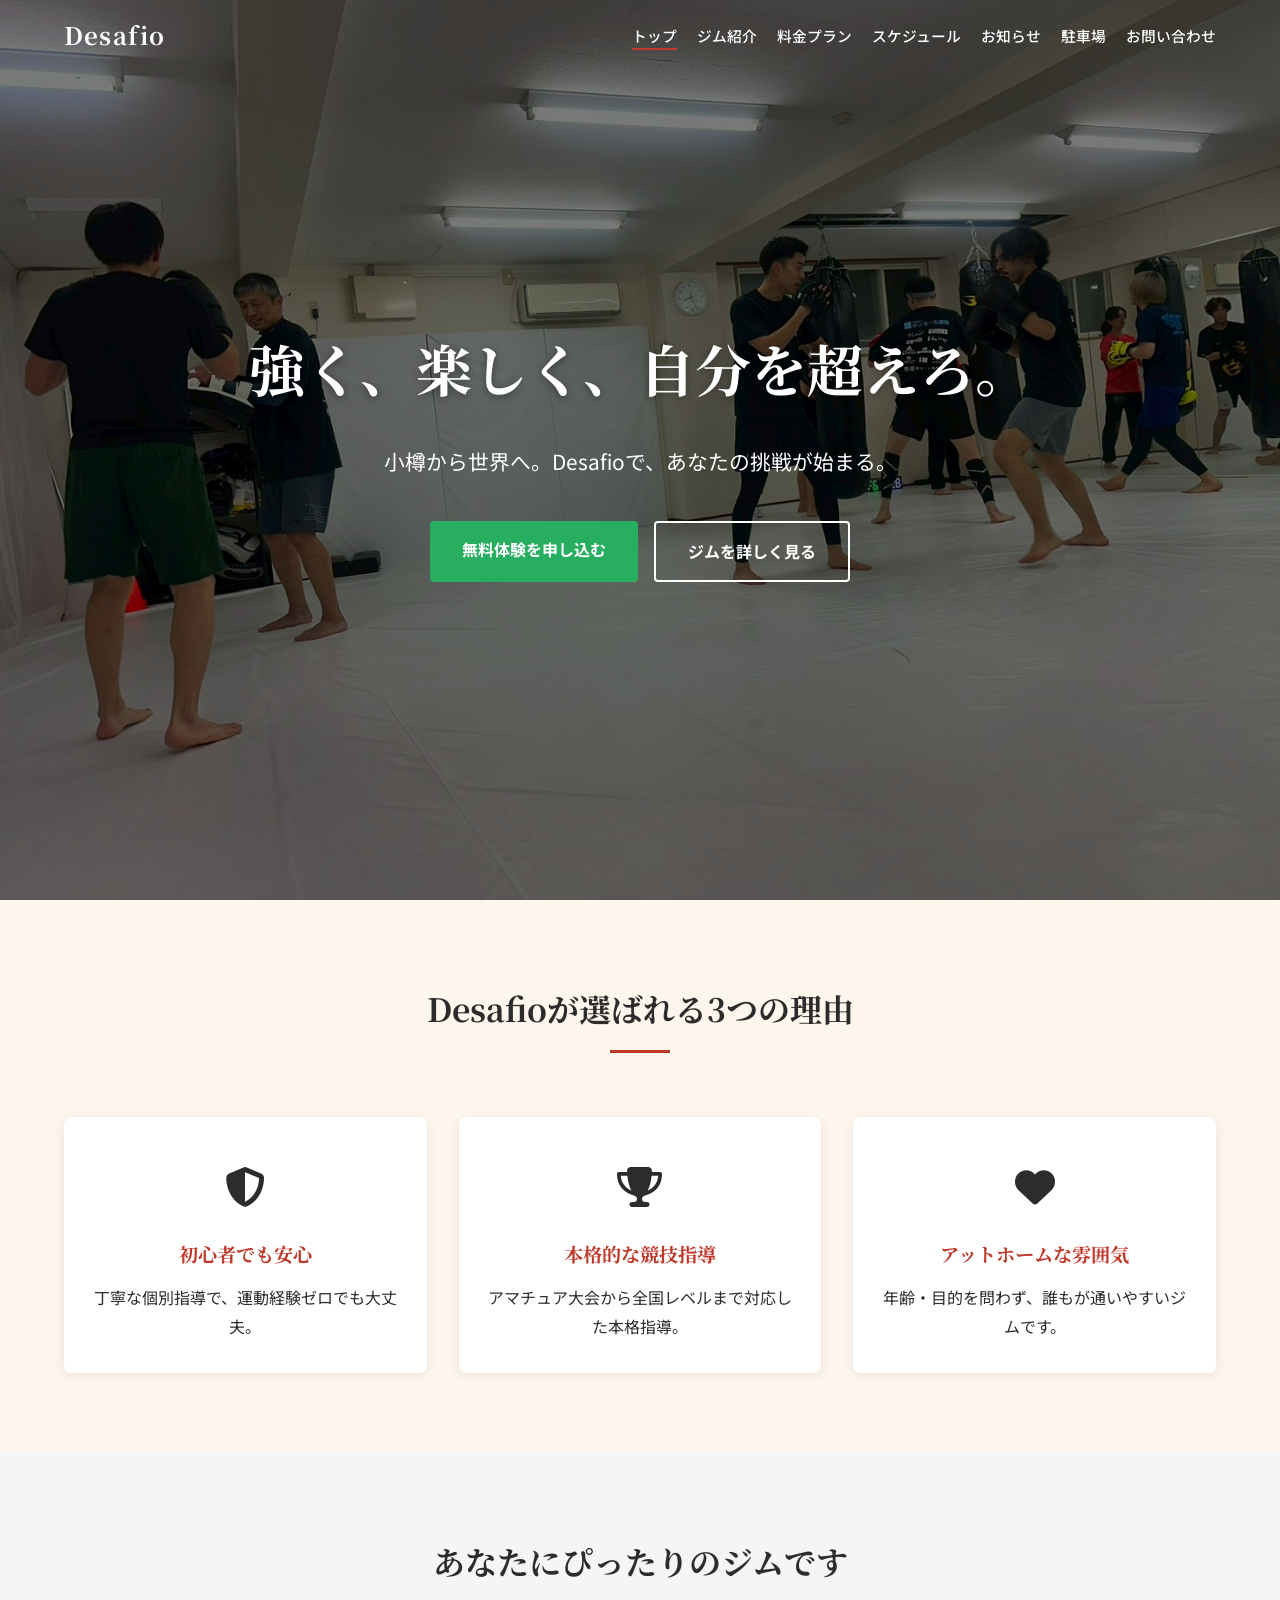
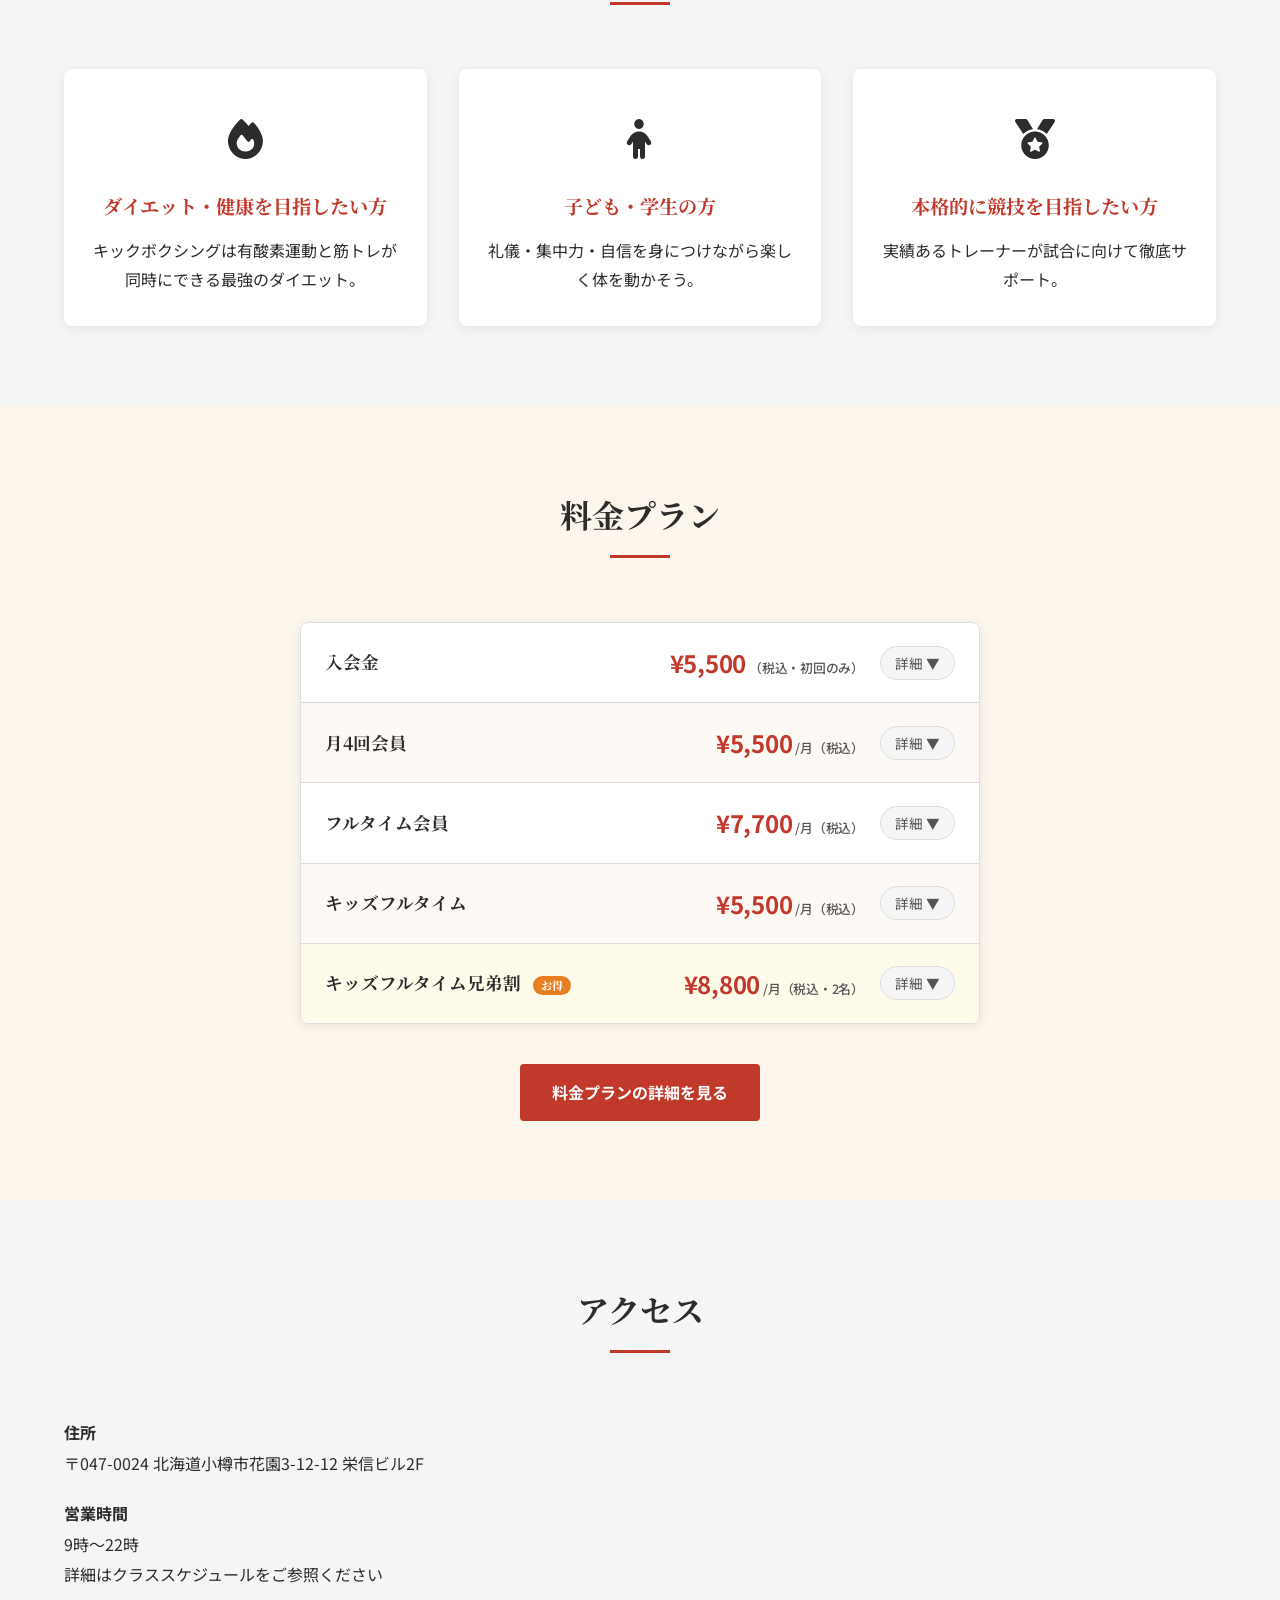
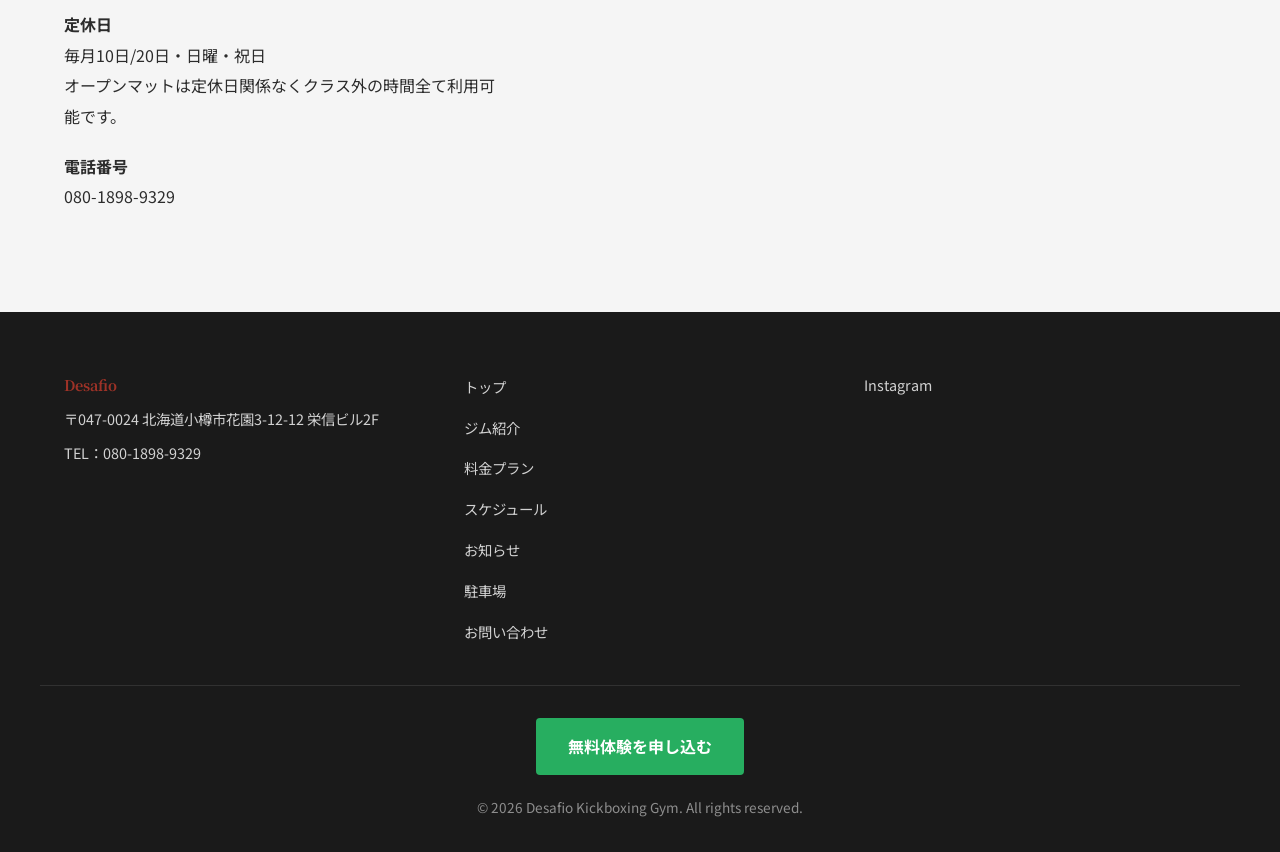
==== commit be6d8b2d: "feat: 6月スケジュール追加・営業時間/定休日情報を更新 - 2026年6月のスケジュールを追加（木曜19:00〜20:00ビギナークラス新設） - 営業時間を「9時〜22時」に変更 - 定休日「" ====
--- a/index.html
+++ b/index.html
@@ -8,9 +8,11 @@
   <meta property="og:title" content="Desafio Kickboxing Gym | 小樽のキックボクシングジム">
   <meta property="og:description" content="北海道小樽市花園のキックボクシングジム。初心者から競技者まで本格指導。">
   <meta property="og:type" content="website">
-  <meta property="og:url" content="https://example.com/"><!-- ← デプロイ後にURLを変更してください -->
-  <meta property="og:image" content="https://example.com/images/hero.jpg"><!-- ← デプロイ後にURLを変更してください -->
-  <link rel="icon" href="./images/gym-logo.png" type="image/png">
+  <meta property="og:url" content="https://desafio-otaru-kickboxing.com/"><!-- ← デプロイ後にURLを変更してください -->
+  <meta property="og:image" content="https://desafio-otaru-kickboxing.com/images/gym-all.jpg"><!-- ← デプロイ後にURLを変更してください -->
+  <link rel="canonical" href="https://desafio-otaru-kickboxing.com/">
+  <link rel="icon" href="https://desafio-otaru-kickboxing.com/images/gym-logo.png" type="image/png">
+  <link rel="apple-touch-icon" href="https://desafio-otaru-kickboxing.com/images/gym-logo.png">
   <title>Desafio Kickboxing Gym | 小樽のキックボクシングジム</title>
   <!-- Google Fonts -->
   <link rel="preconnect" href="https://fonts.googleapis.com">
@@ -36,7 +38,10 @@
         <ul>
           <li><a href="./index.html" class="active">トップ</a></li>
           <li><a href="./about.html">ジム紹介</a></li>
+          <li><a href="./pricing.html">料金プラン</a></li>
+          <li><a href="./schedule.html">スケジュール</a></li>
           <li><a href="./news.html">お知らせ</a></li>
+          <li><a href="./parking.html">駐車場</a></li>
           <li><a href="./contact.html">お問い合わせ</a></li>
         </ul>
       </nav>
@@ -52,7 +57,10 @@
       <ul>
         <li><a href="./index.html">トップ</a></li>
         <li><a href="./about.html">ジム紹介</a></li>
+        <li><a href="./pricing.html">料金プラン</a></li>
+        <li><a href="./schedule.html">スケジュール</a></li>
         <li><a href="./news.html">お知らせ</a></li>
+        <li><a href="./parking.html">駐車場</a></li>
         <li><a href="./contact.html">お問い合わせ</a></li>
       </ul>
     </nav>
@@ -127,6 +135,26 @@
         <h2 class="section-title">料金プラン</h2>
         <div class="pricing-table">
 
+          <!-- 入会金 -->
+          <div class="pricing-row">
+            <div class="pricing-row-header">
+              <span class="pricing-plan-name">入会金</span>
+              <span class="pricing-amount">¥5,500<small>（税込・初回のみ）</small></span>
+              <button class="pricing-detail-btn" aria-expanded="false">詳細 <span class="pricing-arrow">▼</span></button>
+            </div>
+            <div class="pricing-detail-body">
+              <ul class="pricing-detail-list">
+                <li>入会時に一度だけお支払いいただく費用です</li>
+                <li>月会費とは別途必要となります</li>
+              </ul>
+              <div class="pricing-plan-cta">
+                <a href="https://square.link/u/Y7BYcGYS?src=sheet" class="btn btn-cta" target="_blank" rel="noopener noreferrer">
+                  <i class="fa-solid fa-credit-card"></i> 入会金のお支払いはこちら
+                </a>
+              </div>
+            </div>
+          </div>
+
           <!-- 月4回会員 -->
           <div class="pricing-row">
             <div class="pricing-row-header">
@@ -187,6 +215,33 @@
             </div>
           </div>
 
+          <!-- キッズフルタイム兄弟割 -->
+          <div class="pricing-row pricing-row--highlight">
+            <div class="pricing-row-header">
+              <span class="pricing-plan-name">
+                キッズフルタイム兄弟割
+                <span class="pricing-badge">お得</span>
+              </span>
+              <span class="pricing-amount">¥8,800<small>/月（税込・2名）</small></span>
+              <button class="pricing-detail-btn" aria-expanded="false">詳細 <span class="pricing-arrow">▼</span></button>
+            </div>
+            <div class="pricing-detail-body">
+              <ul class="pricing-detail-list">
+                <li>ご兄弟・姉妹2名でのお申し込み</li>
+                <li>通常 ¥5,500 × 2名 = ¥11,000 → ¥8,800 に割引</li>
+                <li>通い放題（キッズ対象）</li>
+              </ul>
+              <div class="pricing-plan-cta">
+                <a href="https://square.link/u/uSVeGZje" class="btn btn-cta" target="_blank" rel="noopener noreferrer">
+                  <i class="fa-solid fa-credit-card"></i> お申し込みはこちら
+                </a>
+              </div>
+            </div>
+          </div>
+
+        </div>
+        <div style="text-align:center;margin-top:24px;">
+          <a href="./pricing.html" class="btn btn-primary">料金プランの詳細を見る</a>
         </div>
       </div>
     </section>
@@ -198,12 +253,13 @@
         <div class="access-inner">
           <div class="access-info">
             <p><strong>住所</strong><br>〒047-0024 北海道小樽市花園3-12-12 栄信ビル2F</p>
-            <p><strong>営業時間</strong><br>平日 18:00〜21:00<br>土日 オープンマット（フリー）10:00〜13:00</p>
+            <p><strong>営業時間</strong><br>9時〜22時<br>詳細はクラススケジュールをご参照ください</p>
+            <p><strong>定休日</strong><br>毎月10日/20日・日曜・祝日<br>オープンマットは定休日関係なくクラス外の時間全て利用可能です。</p>
             <p><strong>電話番号</strong><br>080-1898-9329</p>
           </div>
           <div class="access-map">
             <iframe
-              src="https://maps.google.com/maps?q=北海道小樽市花園3-12-12+栄信ビル&hl=ja&z=17&output=embed"
+              src="https://www.google.com/maps/embed?pb=!1m18!1m12!1m3!1d2908.9834501676596!2d141.0000603!3d43.1888581!2m3!1f0!2f0!3f0!3m2!1i1024!2i768!4f13.1!3m3!1m2!1s0x5f0ae1ef61c66495%3A0xb2719f6114956e0b!2sDesafio-otaru!5e0!3m2!1sja!2sjp!4v1775363980635!5m2!1sja!2sjp"
               width="100%" height="350" style="border:0;" allowfullscreen="" loading="lazy"
               referrerpolicy="no-referrer-when-downgrade"
               title="Desafioキックボクシングジムの地図">
@@ -228,12 +284,15 @@
         <ul>
           <li><a href="./index.html">トップ</a></li>
           <li><a href="./about.html">ジム紹介</a></li>
+          <li><a href="./pricing.html">料金プラン</a></li>
+          <li><a href="./schedule.html">スケジュール</a></li>
           <li><a href="./news.html">お知らせ</a></li>
+          <li><a href="./parking.html">駐車場</a></li>
           <li><a href="./contact.html">お問い合わせ</a></li>
         </ul>
       </nav>
       <div class="footer-sns">
-        <a href="https://www.instagram.com/desafio_maa_info?igsh=eXBtbTJ3cHEydzBi&utm_source=qr" target="_blank" rel="noopener noreferrer" aria-label="Instagram">
+        <a href="https://www.instagram.com/desafio_otaru_kickboxing/" target="_blank" rel="noopener noreferrer" aria-label="Instagram">
           Instagram
         </a>
       </div>
@@ -249,5 +308,50 @@
 
   <!-- 共通JavaScript -->
   <script src="./js/main.js"></script>
+
+  <!-- 構造化データ（ローカルビジネス情報をGoogleに伝える） -->
+  <script type="application/ld+json">
+  {
+    "@context": "https://schema.org",
+    "@type": "SportsActivityLocation",
+    "name": "Desafio Kickboxing Gym",
+    "description": "北海道小樽市花園のキックボクシングジム。初心者から競技者まで本格指導。キッズクラスあり。無料体験受付中。",
+    "url": "https://desafio-otaru-kickboxing.com/",
+    "telephone": "080-1898-9329",
+    "email": "desafio.otaru@gmail.com",
+    "address": {
+      "@type": "PostalAddress",
+      "streetAddress": "花園3-12-12 栄信ビル2F",
+      "addressLocality": "小樽市",
+      "addressRegion": "北海道",
+      "postalCode": "047-0024",
+      "addressCountry": "JP"
+    },
+    "geo": {
+      "@type": "GeoCoordinates",
+      "latitude": 43.1888581,
+      "longitude": 141.0000603
+    },
+    "openingHoursSpecification": [
+      {
+        "@type": "OpeningHoursSpecification",
+        "dayOfWeek": ["Monday", "Tuesday", "Wednesday", "Thursday", "Friday"],
+        "opens": "18:00",
+        "closes": "21:00"
+      },
+      {
+        "@type": "OpeningHoursSpecification",
+        "dayOfWeek": ["Saturday", "Sunday"],
+        "opens": "10:00",
+        "closes": "13:00"
+      }
+    ],
+    "sameAs": [
+      "https://www.instagram.com/desafio_otaru_kickboxing/"
+    ],
+    "image": "https://desafio-otaru-kickboxing.com/images/gym-all.jpg",
+    "priceRange": "¥5,500〜¥7,700"
+  }
+  </script>
 </body>
 </html>
--- a/css/style.css
+++ b/css/style.css
@@ -302,11 +302,12 @@
 /* グローバルナビ */
 .global-nav ul {
   display: flex;
-  gap: 32px;
+  gap: 20px;
 }
 
 .global-nav a {
   font-weight: 500;
+  font-size: 0.92rem;
   color: var(--color-white); /* 透明時は白 */
   transition: color 0.3s;
   position: relative;
@@ -377,7 +378,7 @@
 }
 
 .sp-nav.open {
-  max-height: 300px;
+  max-height: 500px;
 }
 
 .sp-nav ul {
@@ -517,22 +518,24 @@
 
 .pricing-plan-name {
   font-family: var(--font-serif);
-  font-size: 1.05rem;
+  font-size: 1.1rem;
   font-weight: 700;
   flex: 1;
+  line-height: 1.4;
 }
 
 .pricing-amount {
-  font-size: 1.4rem;
+  font-size: 1.5rem;
   font-weight: 700;
   color: var(--color-primary);
   white-space: nowrap;
+  letter-spacing: -0.01em;
 }
 .pricing-amount small {
-  font-size: 0.75rem;
-  font-weight: 400;
-  color: #777;
-  margin-left: 2px;
+  font-size: 0.8rem;
+  font-weight: 500;
+  color: #555;
+  margin-left: 3px;
 }
 
 .pricing-detail-btn {
@@ -572,9 +575,10 @@
   padding: 12px 24px 16px;
 }
 .pricing-detail-list li {
-  padding: 5px 0;
+  padding: 7px 0;
   border-bottom: 1px solid #e8e8e8;
-  font-size: 0.9rem;
+  font-size: 0.95rem;
+  line-height: 1.7;
 }
 .pricing-detail-list li:last-child {
   border-bottom: none;
@@ -784,7 +788,7 @@
 }
 
 /* ------------------------------------------
-   レスポンシブ対応（タブレット：768px〜1023px）
+   レスポンシブ対応（タブレット：901px〜1023px）
    ------------------------------------------ */
 @media (max-width: 1023px) {
   .footer-inner {
@@ -793,13 +797,18 @@
 }
 
 /* ------------------------------------------
+   レスポンシブ対応（ナビ切替：〜900px）
+   7項目のナビがある為、900px以下でハンバーガーに切替
+   ------------------------------------------ */
+@media (max-width: 900px) {
+  .global-nav { display: none; }
+  .hamburger  { display: flex; }
+}
+
+/* ------------------------------------------
    レスポンシブ対応（スマートフォン：〜767px）
    ------------------------------------------ */
 @media (max-width: 767px) {
-  /* ヘッダー */
-  .global-nav { display: none; } /* PC用ナビを非表示 */
-  .hamburger { display: flex; } /* ハンバーガーを表示 */
-
   /* ヒーロー */
   .hero-buttons {
     flex-direction: column;
@@ -847,6 +856,56 @@
   /* お知らせ */
   .news-item {
     flex-wrap: wrap;
+  }
+}
+
+/* ------------------------------------------
+   料金テーブル レスポンシブ（〜640px）
+   ------------------------------------------ */
+@media (max-width: 640px) {
+  .pricing-table {
+    max-width: 100%;
+    border-radius: 6px;
+  }
+
+  /* ヘッダーを2行に折り返す */
+  .pricing-row-header {
+    flex-wrap: wrap;
+    padding: 14px 16px;
+    gap: 6px 12px;
+  }
+
+  /* プラン名：1行目で全幅 */
+  .pricing-plan-name {
+    flex: 0 0 100%;
+    font-size: 1rem;
+    display: flex;
+    align-items: center;
+    flex-wrap: wrap;
+    gap: 6px;
+  }
+
+  /* 金額：2行目で左寄せ・伸びる */
+  .pricing-amount {
+    flex: 1;
+    font-size: 1.25rem;
+  }
+
+  /* 詳細ボタン：2行目で右端に固定 */
+  .pricing-detail-btn {
+    flex-shrink: 0;
+    padding: 6px 12px;
+    font-size: 0.8rem;
+  }
+
+  .pricing-detail-list {
+    padding: 12px 16px 16px;
+  }
+
+  .pricing-plan-cta .btn {
+    width: 100%;
+    font-size: 0.95rem;
+    padding: 13px 20px;
   }
 }
 
--- a/css/pages.css
+++ b/css/pages.css
@@ -545,86 +545,648 @@
   padding: 20px;
 }
 
+/* スマホでも全曜日テーブルを表示（横スクロール対応） */
 @media (max-width: 767px) {
-  .schedule-day-selector {
-    display: flex; /* スマホで表示 */
-  }
-  .schedule-day-view {
-    display: flex; /* スマホで表示 */
-  }
-  .schedule-table-wrap {
-    display: none; /* スマホではテーブルを非表示 */
-  }
-  .schedule-legend {
-    display: none; /* スマホでは凡例も非表示 */
+  .schedule-table thead th {
+    font-size: 0.9rem;
+    padding: 12px 3px;
+    letter-spacing: 0.02em;
+  }
+
+  .day-col {
+    padding: 5px 3px;
+  }
+
+  .sc-entry {
+    padding: 7px 6px;
+    margin-bottom: 4px;
+  }
+
+  .sc-entry time {
+    font-size: 0.78rem;
+  }
+
+  .sc-entry-name {
+    font-size: 0.88rem;
+  }
+
+  .sc-entry small {
+    font-size: 0.75rem;
+  }
+
+  .legend-item {
+    font-size: 0.82rem;
+    padding: 5px 12px;
   }
 }
 
 .schedule-note {
   text-align: center;
-  color: #777;
-  font-size: 0.9rem;
-  margin-bottom: 32px;
+  color: #666;
+  font-size: 0.95rem;
+  margin-bottom: 24px;
+  line-height: 1.7;
+}
+
+.schedule-note a {
+  color: var(--color-primary);
+  font-weight: 700;
+  text-decoration: underline;
+  text-underline-offset: 3px;
 }
 
 .schedule-table-wrap {
-  overflow-x: auto; /* スマホでも横スクロールで見られる */
-  margin-bottom: 24px;
+  overflow-x: auto;
+  -webkit-overflow-scrolling: touch;
+  margin-bottom: 20px;
+  border-radius: 12px;
+  box-shadow: 0 2px 16px rgba(0,0,0,0.1);
+  position: relative;
+}
+
+/* スマホ向け横スクロールヒント */
+@media (max-width: 767px) {
+  .schedule-table-wrap::before {
+    content: '← 横にスクロールできます →';
+    display: block;
+    text-align: center;
+    font-size: 0.75rem;
+    color: #999;
+    padding: 6px 0;
+    background: #f8f9fa;
+    border-radius: 12px 12px 0 0;
+  }
 }
 
 .schedule-table {
   width: 100%;
   border-collapse: collapse;
-  min-width: 600px;
-  font-size: 0.9rem;
-}
-
-.schedule-table th,
-.schedule-table td {
-  border: 1px solid #ddd;
-  padding: 14px 8px;
-  text-align: center;
-  vertical-align: middle;
-  line-height: 1.5;
+  min-width: 560px;
+  background: #fff;
+  table-layout: fixed; /* 列数に関係なく均等幅 */
 }
 
 .schedule-table thead th {
   background: var(--color-dark);
   color: var(--color-white);
   font-weight: 700;
-}
-
-.schedule-table .time-col {
-  background: var(--color-gray);
-  font-weight: 700;
+  font-size: 1.05rem;
+  padding: 14px 8px;
+  text-align: center;
+  letter-spacing: 0.1em;
+  border-right: 1px solid #3a4a5c;
+}
+
+.schedule-table thead th:last-child {
+  border-right: none;
+}
+
+.day-col {
+  vertical-align: top;
+  padding: 8px;
+  border-right: 1px solid #f0f0f0;
+  /* widthはtable-layout:fixedが均等配分するので指定不要 */
+}
+
+.day-col:last-child {
+  border-right: none;
+}
+
+/* テーブル内クラスエントリー */
+.sc-entry {
+  display: flex;
+  flex-direction: column;
+  gap: 4px;
+  padding: 10px 12px;
+  margin-bottom: 6px;
+  border-radius: 6px;
+  border-left: 4px solid transparent;
+  transition: opacity 0.15s, transform 0.1s;
+  cursor: pointer;
+}
+
+.sc-entry:last-child {
+  margin-bottom: 0;
+}
+
+.sc-entry:hover {
+  opacity: 0.8;
+  transform: translateX(2px);
+}
+
+.sc-entry.selected {
+  outline: 2px solid currentColor;
+  outline-offset: 1px;
+}
+
+.sc-entry time {
   font-size: 0.85rem;
-  white-space: nowrap;
-}
-
-.class-beginner { background: #fef9e7; color: #7d6608; font-weight: 700; }
-.class-kick     { background: #fdedec; color: var(--color-primary); font-weight: 700; }
-.class-women    { background: #fdf2f8; color: #8e44ad; font-weight: 700; }
-.class-open     { background: #eafaf1; color: #1e8449; font-weight: 700; }
-
+  color: #555;
+  font-weight: 600;
+  font-style: normal;
+}
+
+.sc-entry-name {
+  font-size: 0.95rem;
+  font-weight: 700;
+  line-height: 1.35;
+}
+
+.sc-entry small {
+  font-size: 0.8rem;
+  color: #777;
+}
+
+/* エントリー色分け */
+.sc-entry.sc-kick      { background: #fff1f0; border-left-color: #C0392B; }
+.sc-entry.sc-beginner  { background: #fff8f0; border-left-color: #e67e22; }
+.sc-entry.sc-kids      { background: #eff6ff; border-left-color: #2980b9; }
+.sc-entry.sc-ladies    { background: #fdf4ff; border-left-color: #8e44ad; }
+.sc-entry.sc-bjj       { background: #f5f0ff; border-left-color: #5b2d8e; }
+.sc-entry.sc-kids-bjj  { background: #f0fdf4; border-left-color: #1a7a4a; }
+.sc-entry.sc-mma       { background: #f1f5f9; border-left-color: #475569; }
+.sc-entry.sc-grappling { background: #ecfeff; border-left-color: #0e7490; }
+
+/* エントリー内クラス名の色 */
+.sc-entry.sc-kick .sc-entry-name      { color: #C0392B; }
+.sc-entry.sc-beginner .sc-entry-name  { color: #c0621a; }
+.sc-entry.sc-kids .sc-entry-name      { color: #2980b9; }
+.sc-entry.sc-ladies .sc-entry-name    { color: #8e44ad; }
+.sc-entry.sc-bjj .sc-entry-name       { color: #5b2d8e; }
+.sc-entry.sc-kids-bjj .sc-entry-name  { color: #1a7a4a; }
+.sc-entry.sc-mma .sc-entry-name       { color: #1e293b; }
+.sc-entry.sc-grappling .sc-entry-name { color: #0e7490; }
+
+/* 凡例フィルターセクション */
+.schedule-filter-section {
+  background: #fff;
+  border-radius: 12px;
+  padding: 20px 24px;
+  margin-top: 20px;
+  box-shadow: 0 2px 12px rgba(0,0,0,0.07);
+}
+
+.schedule-filter-header {
+  display: flex;
+  align-items: center;
+  justify-content: space-between;
+  margin-bottom: 14px;
+}
+
+.schedule-filter-label {
+  font-size: 0.88rem;
+  font-weight: 700;
+  color: #555;
+  letter-spacing: 0.05em;
+}
+
+.schedule-filter-label i {
+  margin-right: 6px;
+  color: var(--color-primary);
+}
+
+.schedule-filter-reset {
+  font-size: 0.8rem;
+  font-weight: 700;
+  color: #888;
+  background: #f0f0f0;
+  border: none;
+  border-radius: 20px;
+  padding: 5px 14px;
+  cursor: pointer;
+  transition: background 0.15s, color 0.15s, opacity 0.2s;
+  opacity: 0;
+  pointer-events: none;
+}
+
+.schedule-filter-reset.visible {
+  opacity: 1;
+  pointer-events: auto;
+}
+
+.schedule-filter-reset:hover {
+  background: #ddd;
+  color: #333;
+}
+
+.schedule-filter-hint {
+  text-align: center;
+  font-size: 0.78rem;
+  color: #aaa;
+  margin-top: 12px;
+  margin-bottom: 0;
+}
+
+/* 凡例 */
 .schedule-legend {
   display: flex;
-  gap: 16px;
+  gap: 10px;
   flex-wrap: wrap;
   justify-content: center;
-  margin-top: 16px;
 }
 
 .legend-item {
   padding: 6px 16px;
   border-radius: 20px;
+  font-size: 0.88rem;
+  font-weight: 700;
+  border: 2px solid transparent;
+  cursor: pointer;
+  transition: transform 0.15s, box-shadow 0.15s, opacity 0.15s;
+  user-select: none;
+}
+
+.legend-item:hover {
+  opacity: 0.8;
+}
+
+/* 凡例フィルター：アクティブ状態（タップで選択） */
+.legend-item.active {
+  transform: scale(1.1);
+  box-shadow: 0 0 0 3px currentColor;
+}
+
+/* 凡例フィルター：非該当エントリーを薄く */
+.sc-entry {
+  transition: opacity 0.2s, transform 0.1s, filter 0.2s;
+}
+
+.sc-entry.dimmed {
+  opacity: 0.15;
+  filter: grayscale(0.6);
+}
+
+/* 個別エントリー選択ハイライト */
+.sc-entry.selected {
+  outline: 2px solid currentColor;
+  outline-offset: 2px;
+}
+
+.legend-item.sc-kick      { background: #fff1f0; color: #C0392B; border-color: #C0392B; }
+.legend-item.sc-beginner  { background: #fff8f0; color: #c0621a; border-color: #e67e22; }
+.legend-item.sc-kids      { background: #eff6ff; color: #2980b9; border-color: #2980b9; }
+.legend-item.sc-ladies    { background: #fdf4ff; color: #8e44ad; border-color: #8e44ad; }
+.legend-item.sc-bjj       { background: #f5f0ff; color: #5b2d8e; border-color: #5b2d8e; }
+.legend-item.sc-kids-bjj  { background: #f0fdf4; color: #1a7a4a; border-color: #1a7a4a; }
+.legend-item.sc-mma       { background: #f1f5f9; color: #1e293b; border-color: #475569; }
+.legend-item.sc-grappling { background: #ecfeff; color: #0e7490; border-color: #0e7490; }
+
+/* ------------------------------------------
+   スケジュール：スマホ用縦並びカード
+   ------------------------------------------ */
+.schedule-mobile-view {
+  display: none; /* PCでは非表示 */
+}
+
+.sched-m-day {
+  background: #fff;
+  border-radius: 10px;
+  overflow: hidden;
+  box-shadow: 0 2px 10px rgba(0,0,0,0.08);
+}
+
+.sched-m-day-header {
+  background: var(--color-dark);
+  color: #fff;
+  font-weight: 700;
+  font-size: 1rem;
+  padding: 12px 16px;
+  letter-spacing: 0.08em;
+}
+
+.sched-m-day-body {
+  padding: 12px;
+  display: flex;
+  flex-direction: column;
+  gap: 8px;
+}
+
+.sched-m-empty {
+  color: #bbb;
   font-size: 0.85rem;
-  font-weight: 700;
-}
-
-.legend-beginner { background: #fef9e7; color: #7d6608; }
-.legend-kick     { background: #fdedec; color: var(--color-primary); }
-.legend-women    { background: #fdf2f8; color: #8e44ad; }
-.legend-open     { background: #eafaf1; color: #1e8449; }
+  text-align: center;
+  padding: 14px 0;
+}
+
+@media (max-width: 767px) {
+  /* テーブルを非表示 → カードを表示 */
+  .schedule-table-wrap      { display: none; }
+  .schedule-filter-section  { display: none; }
+
+  /* 横スワイプカルーセル */
+  .schedule-mobile-view {
+    display: flex;
+    flex-direction: row;
+    overflow-x: scroll;
+    scroll-snap-type: x mandatory;
+    -webkit-overflow-scrolling: touch;
+    gap: 12px;
+    padding: 4px 20px 16px;
+    margin: 0 -24px;           /* コンテナ余白を無視して全幅に */
+    scroll-padding-left: 20px;
+    -ms-overflow-style: none;  /* IE/Edge スクロールバー非表示 */
+    scrollbar-width: none;     /* Firefox スクロールバー非表示 */
+  }
+
+  .schedule-mobile-view::-webkit-scrollbar {
+    display: none;             /* Chrome/Safari スクロールバー非表示 */
+  }
+
+  /* 各カードは画面幅の44%、2枚同時に見えて右端に次のカードが少し見える */
+  .sched-m-day {
+    flex: 0 0 44%;
+    scroll-snap-align: start;
+  }
+
+  /* sc-entryのモバイル調整 */
+  .schedule-mobile-view .sc-entry {
+    padding: 10px 12px;
+    margin-bottom: 0;
+  }
+  .schedule-mobile-view .sc-entry time      { font-size: 0.82rem; }
+  .schedule-mobile-view .sc-entry-name      { font-size: 0.95rem; }
+  .schedule-mobile-view .sc-entry small     { font-size: 0.78rem; }
+}
+
+@media (max-width: 420px) {
+  /* 小型スマホは少し広めに */
+  .sched-m-day { flex: 0 0 48%; }
+}
+
+/* ------------------------------------------
+   スケジュール：曜日カードグリッド
+   ------------------------------------------ */
+.schedule-grid {
+  display: grid;
+  grid-template-columns: repeat(4, 1fr);
+  gap: 14px;
+  margin-bottom: 32px;
+}
+
+/* 曜日カード */
+.schedule-card {
+  background: #fff;
+  border-radius: 12px;
+  overflow: hidden;
+  box-shadow: 0 3px 18px rgba(0,0,0,0.1);
+  transition: box-shadow 0.25s, transform 0.2s;
+}
+
+.schedule-card:hover {
+  box-shadow: 0 8px 32px rgba(0,0,0,0.15);
+  transform: translateY(-2px);
+}
+
+/* 曜日ヘッダー */
+.schedule-card-header {
+  background: #1e293b;
+  color: #fff;
+  text-align: center;
+  font-weight: 700;
+  font-size: 1.05rem;
+  padding: 14px 12px;
+  letter-spacing: 0.1em;
+}
+
+/* クラスリスト（区切り線役の背景） */
+.schedule-card-classes {
+  display: flex;
+  flex-direction: column;
+  gap: 1px;
+  background: #d1d5db;
+}
+
+/* 個別クラスアイテム */
+.sc-class {
+  display: flex;
+  flex-direction: column;
+  padding: 14px 16px;
+  gap: 5px;
+  background: #fff;
+  border-left: 5px solid transparent;
+  cursor: pointer;
+  transition: background 0.15s, padding-left 0.15s;
+  position: relative;
+}
+
+.sc-class:hover {
+  padding-left: 20px;
+  background: #fafafa;
+}
+
+/* クリックで選択されたクラス */
+.sc-class.selected {
+  padding-left: 20px;
+}
+
+/* 時間 */
+.sc-time {
+  font-size: 0.95rem;
+  color: #64748b;
+  font-weight: 600;
+  font-feature-settings: 'tnum';
+  letter-spacing: 0.01em;
+}
+
+/* クラス名 */
+.sc-name {
+  font-size: 1.05rem;
+  font-weight: 700;
+  line-height: 1.35;
+}
+
+/* トレーナー */
+.sc-trainer {
+  font-size: 0.9rem;
+  color: #94a3b8;
+  font-weight: 500;
+}
+
+.sc-trainer:not(:empty)::before {
+  content: '担当：';
+  font-size: 0.8rem;
+}
+
+/* ------------------------------------------
+   クラス色分け（left border + 名前色 + 選択背景）
+   ------------------------------------------ */
+.sc-kick              { border-left-color: #C0392B; }
+.sc-kick .sc-name     { color: #C0392B; }
+.sc-kick.selected     { background: #fff1f0; }
+
+.sc-beginner              { border-left-color: #e67e22; }
+.sc-beginner .sc-name     { color: #c0621a; }
+.sc-beginner.selected     { background: #fff8f0; }
+
+.sc-kids              { border-left-color: #2980b9; }
+.sc-kids .sc-name     { color: #2980b9; }
+.sc-kids.selected     { background: #eff6ff; }
+
+.sc-ladies            { border-left-color: #8e44ad; }
+.sc-ladies .sc-name   { color: #8e44ad; }
+.sc-ladies.selected   { background: #fdf4ff; }
+
+.sc-bjj               { border-left-color: #5b2d8e; }
+.sc-bjj .sc-name      { color: #5b2d8e; }
+.sc-bjj.selected      { background: #f5f0ff; }
+
+.sc-kids-bjj              { border-left-color: #1a7a4a; }
+.sc-kids-bjj .sc-name     { color: #1a7a4a; }
+.sc-kids-bjj.selected     { background: #f0fdf4; }
+
+.sc-mma               { border-left-color: #475569; }
+.sc-mma .sc-name      { color: #1e293b; }
+.sc-mma.selected      { background: #f1f5f9; }
+
+.sc-grappling             { border-left-color: #0e7490; }
+.sc-grappling .sc-name    { color: #0e7490; }
+.sc-grappling.selected    { background: #ecfeff; }
+
+/* ------------------------------------------
+   凡例（クラス種別バッジ）
+   ------------------------------------------ */
+.schedule-legend-new {
+  display: flex;
+  flex-wrap: wrap;
+  gap: 10px;
+  justify-content: center;
+  margin-top: 16px;
+}
+
+.scl-item {
+  padding: 7px 18px;
+  border-radius: 20px;
+  font-size: 0.88rem;
+  font-weight: 700;
+  background: #f5f5f5;
+  border: 2px solid transparent;
+  transition: opacity 0.2s;
+}
+
+.scl-item:hover { opacity: 0.75; }
+
+.scl-item.sc-kick      { background: #fff1f0; color: #C0392B; border-color: #C0392B; }
+.scl-item.sc-beginner  { background: #fff8f0; color: #c0621a; border-color: #e67e22; }
+.scl-item.sc-kids      { background: #eff6ff; color: #2980b9; border-color: #2980b9; }
+.scl-item.sc-ladies    { background: #fdf4ff; color: #8e44ad; border-color: #8e44ad; }
+.scl-item.sc-bjj       { background: #f5f0ff; color: #5b2d8e; border-color: #5b2d8e; }
+.scl-item.sc-kids-bjj  { background: #f0fdf4; color: #1a7a4a; border-color: #1a7a4a; }
+.scl-item.sc-mma       { background: #f1f5f9; color: #1e293b; border-color: #475569; }
+.scl-item.sc-grappling { background: #ecfeff; color: #0e7490; border-color: #0e7490; }
+
+/* ------------------------------------------
+   スケジュールレスポンシブ
+   ------------------------------------------ */
+@media (max-width: 1023px) {
+  .schedule-grid { grid-template-columns: repeat(3, 1fr); }
+}
+
+@media (max-width: 767px) {
+  .schedule-note {
+    flex-direction: column;
+    gap: 10px;
+    padding: 20px 20px;
+    border-radius: 10px;
+    text-align: center;
+  }
+
+  .schedule-note i {
+    font-size: 2rem;
+  }
+
+  .schedule-note strong {
+    font-size: 1.1rem;
+  }
+
+  .schedule-note span {
+    font-size: 1.05rem;
+  }
+
+  .schedule-note small {
+    font-size: 0.88rem;
+  }
+
+  .schedule-grid {
+    grid-template-columns: 1fr;
+    gap: 8px;
+  }
+
+  /* スマホ：ヘッダーをアコーディオントグルに */
+  .schedule-card-header {
+    cursor: pointer;
+    display: flex;
+    justify-content: space-between;
+    align-items: center;
+    padding: 18px 20px;
+    font-size: 1.1rem;
+    text-align: left;
+    letter-spacing: 0.05em;
+  }
+
+  .schedule-card-header::after {
+    content: '▼';
+    font-size: 0.75rem;
+    opacity: 0.7;
+    transition: transform 0.3s;
+    flex-shrink: 0;
+  }
+
+  .schedule-card.open .schedule-card-header::after {
+    transform: rotate(180deg);
+    opacity: 1;
+  }
+
+  /* 閉じた状態：max-height: 0 で隠す */
+  .schedule-card-classes {
+    max-height: 0;
+    overflow: hidden;
+    transition: max-height 0.4s ease;
+    background: transparent;
+    gap: 0;
+  }
+
+  /* 開いた状態 */
+  .schedule-card.open .schedule-card-classes {
+    max-height: 1000px;
+    background: #d1d5db;
+    gap: 1px;
+  }
+
+  .sc-class {
+    padding: 16px 20px;
+    gap: 6px;
+    border-bottom: none;
+  }
+
+  .sc-class:hover {
+    padding-left: 24px;
+  }
+
+  .sc-class.selected {
+    padding-left: 24px;
+  }
+
+  .sc-time {
+    font-size: 1rem;
+  }
+
+  .sc-name {
+    font-size: 1.15rem;
+  }
+
+  .sc-trainer {
+    font-size: 0.95rem;
+  }
+
+  .schedule-legend-new {
+    gap: 8px;
+  }
+
+  .scl-item {
+    font-size: 0.85rem;
+    padding: 6px 14px;
+  }
+}
 
 /* ------------------------------------------
    トレーナープロフィール（about.html リデザイン）
@@ -706,6 +1268,292 @@
 }
 
 /* ------------------------------------------
+   料金プランページ（pricing.html）
+   ------------------------------------------ */
+.pricing-info-box {
+  display: flex;
+  gap: 16px;
+  align-items: flex-start;
+  background: #eff6ff;
+  border: 1px solid #bfdbfe;
+  border-radius: 8px;
+  padding: 20px 24px;
+  margin-bottom: 36px;
+  color: #1e40af;
+  line-height: 1.8;
+}
+
+.pricing-info-box i {
+  font-size: 1.3rem;
+  margin-top: 2px;
+  flex-shrink: 0;
+}
+
+.pricing-info-box p {
+  font-size: 0.95rem;
+}
+
+.pricing-info-box strong {
+  font-weight: 700;
+}
+
+.pricing-section-label {
+  font-family: var(--font-serif);
+  font-size: 1rem;
+  font-weight: 700;
+  color: #888;
+  letter-spacing: 0.1em;
+  text-transform: uppercase;
+  margin-bottom: 12px;
+}
+
+.pricing-row--highlight .pricing-row-header {
+  background: #fffbeb;
+}
+
+.pricing-badge {
+  display: inline-block;
+  background: var(--color-secondary);
+  color: #fff;
+  font-size: 0.7rem;
+  font-weight: 700;
+  padding: 2px 8px;
+  border-radius: 10px;
+  margin-left: 8px;
+  vertical-align: middle;
+}
+
+.pricing-footer-note {
+  text-align: center;
+  margin-top: 32px;
+  font-size: 0.9rem;
+  color: #888;
+  line-height: 1.8;
+}
+
+.pricing-footer-note a {
+  color: var(--color-primary);
+  text-decoration: underline;
+  text-underline-offset: 3px;
+}
+
+/* ------------------------------------------
+   スケジュールページ（schedule.html）月セレクター
+   ------------------------------------------ */
+.month-selector-wrap {
+  text-align: center;
+  margin-bottom: 28px;
+}
+
+.month-selector {
+  display: flex;
+  gap: 12px;
+  justify-content: center;
+  flex-wrap: wrap;
+  margin-bottom: 12px;
+}
+
+.month-btn {
+  padding: 10px 24px;
+  border: 2px solid #ccc;
+  border-radius: 30px;
+  font-size: 0.95rem;
+  font-weight: 700;
+  font-family: var(--font-sans);
+  color: #555;
+  background: var(--color-white);
+  cursor: pointer;
+  transition: all 0.25s;
+  white-space: nowrap;
+}
+
+.month-btn:hover {
+  border-color: var(--color-primary);
+  color: var(--color-primary);
+}
+
+.month-btn.active {
+  background: var(--color-primary);
+  border-color: var(--color-primary);
+  color: var(--color-white);
+  box-shadow: 0 4px 12px rgba(192,57,43,0.3);
+}
+
+.month-selector-label {
+  font-size: 1.1rem;
+  font-weight: 700;
+  color: var(--color-text);
+  font-family: var(--font-serif);
+}
+
+/* ------------------------------------------
+   駐車場ページ（parking.html）
+   ------------------------------------------ */
+.parking-alert {
+  display: flex;
+  gap: 16px;
+  align-items: flex-start;
+  background: #fff7ed;
+  border: 1px solid #fed7aa;
+  border-left: 5px solid var(--color-secondary);
+  border-radius: 8px;
+  padding: 20px 24px;
+  margin-bottom: 36px;
+  color: #9a3412;
+  line-height: 1.8;
+}
+
+.parking-alert i {
+  font-size: 1.4rem;
+  flex-shrink: 0;
+  margin-top: 2px;
+  color: var(--color-secondary);
+}
+
+.parking-alert p {
+  font-size: 0.95rem;
+  font-weight: 700;
+}
+
+.parking-map-wrap {
+  background: #f5f5f5;
+  border-radius: 12px;
+  overflow: hidden;
+  box-shadow: 0 4px 24px rgba(0,0,0,0.12);
+  text-align: center;
+}
+
+.parking-map-img {
+  width: 100%;
+  max-width: 900px;
+  height: auto;
+  margin: 0 auto;
+  display: block;
+}
+
+@media (max-width: 767px) {
+  .parking-map-wrap {
+    border-radius: 8px;
+    margin: 0 -8px; /* コンテナ幅より少し広く */
+  }
+}
+
+.parking-info-grid {
+  display: grid;
+  grid-template-columns: 1fr 1fr;
+  gap: 24px;
+}
+
+.parking-info-card {
+  background: var(--color-white);
+  border-radius: 12px;
+  padding: 28px 28px 24px;
+  box-shadow: 0 2px 12px rgba(0,0,0,0.08);
+}
+
+.parking-info-card-header {
+  display: flex;
+  align-items: center;
+  gap: 12px;
+  margin-bottom: 16px;
+  padding-bottom: 16px;
+  border-bottom: 2px solid var(--color-gray);
+}
+
+.parking-info-card-header i {
+  font-size: 1.6rem;
+  color: var(--color-primary);
+}
+
+.parking-info-card-header h3 {
+  font-family: var(--font-serif);
+  font-size: 1.05rem;
+  font-weight: 700;
+  line-height: 1.4;
+}
+
+.parking-info-list {
+  list-style: none;
+  display: flex;
+  flex-direction: column;
+  gap: 10px;
+  margin-bottom: 20px;
+}
+
+.parking-info-list li {
+  display: flex;
+  gap: 10px;
+  font-size: 0.92rem;
+  align-items: flex-start;
+  line-height: 1.6;
+}
+
+.parking-info-list li i {
+  flex-shrink: 0;
+  margin-top: 3px;
+}
+
+.parking-info-list .fa-check   { color: var(--color-cta); }
+.parking-info-list .fa-xmark   { color: var(--color-primary); }
+.parking-info-list .fa-circle-info { color: #3b82f6; }
+
+.parking-hours {
+  background: var(--color-gray);
+  border-radius: 8px;
+  padding: 16px 18px;
+  margin-top: 8px;
+}
+
+.parking-hours-label {
+  font-size: 0.8rem;
+  font-weight: 700;
+  color: #888;
+  letter-spacing: 0.08em;
+  margin-bottom: 8px;
+}
+
+.parking-hours p {
+  font-size: 0.95rem;
+  font-weight: 700;
+  color: var(--color-text);
+}
+
+.parking-hours-table {
+  width: 100%;
+  border-collapse: collapse;
+  font-size: 0.9rem;
+}
+
+.parking-hours-table th {
+  text-align: left;
+  padding: 5px 12px 5px 0;
+  color: #666;
+  font-weight: 700;
+  white-space: nowrap;
+  width: 90px;
+}
+
+.parking-hours-table td {
+  padding: 5px 0;
+  font-weight: 700;
+  color: var(--color-text);
+}
+
+.parking-unavailable {
+  color: var(--color-primary);
+}
+
+@media (max-width: 767px) {
+  .parking-info-grid {
+    grid-template-columns: 1fr;
+  }
+  .parking-alert {
+    flex-direction: column;
+    gap: 10px;
+  }
+}
+
+/* ------------------------------------------
    スポンサーページ
    ------------------------------------------ */
 .section-lead {
